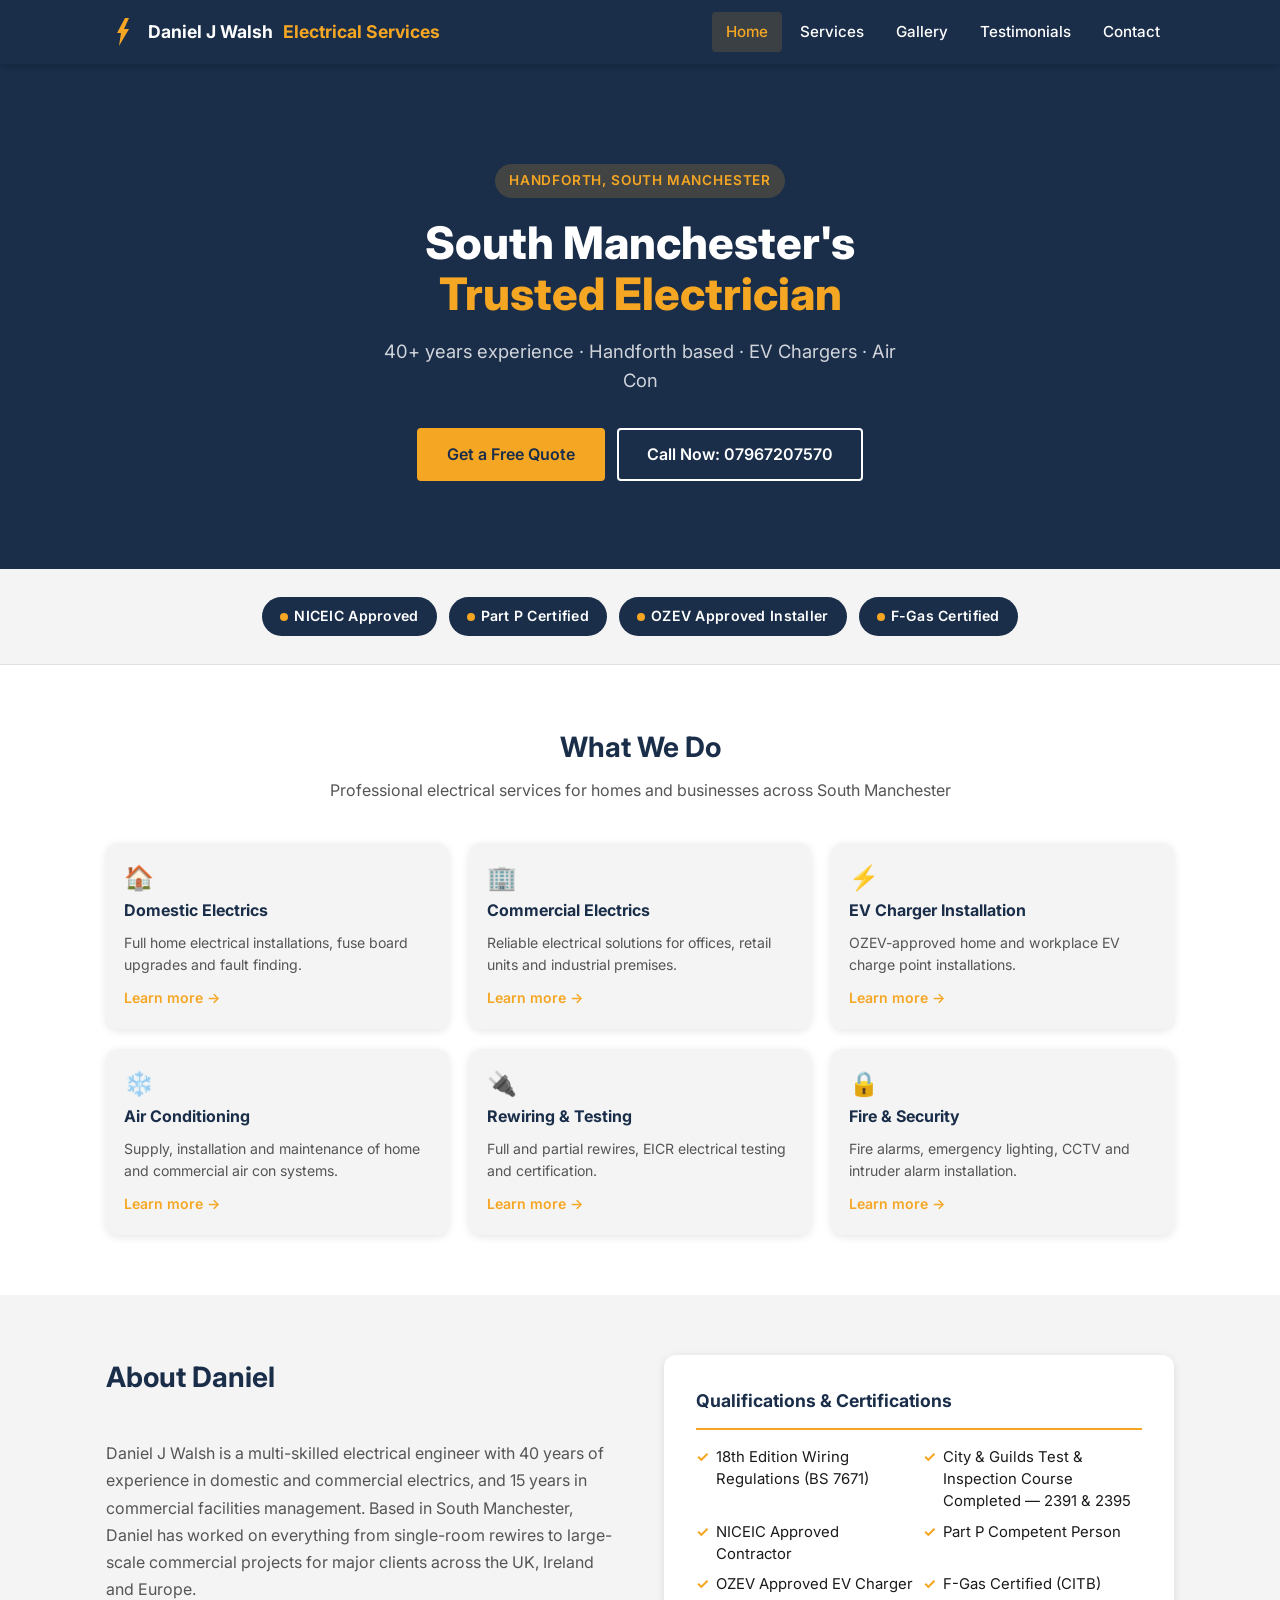
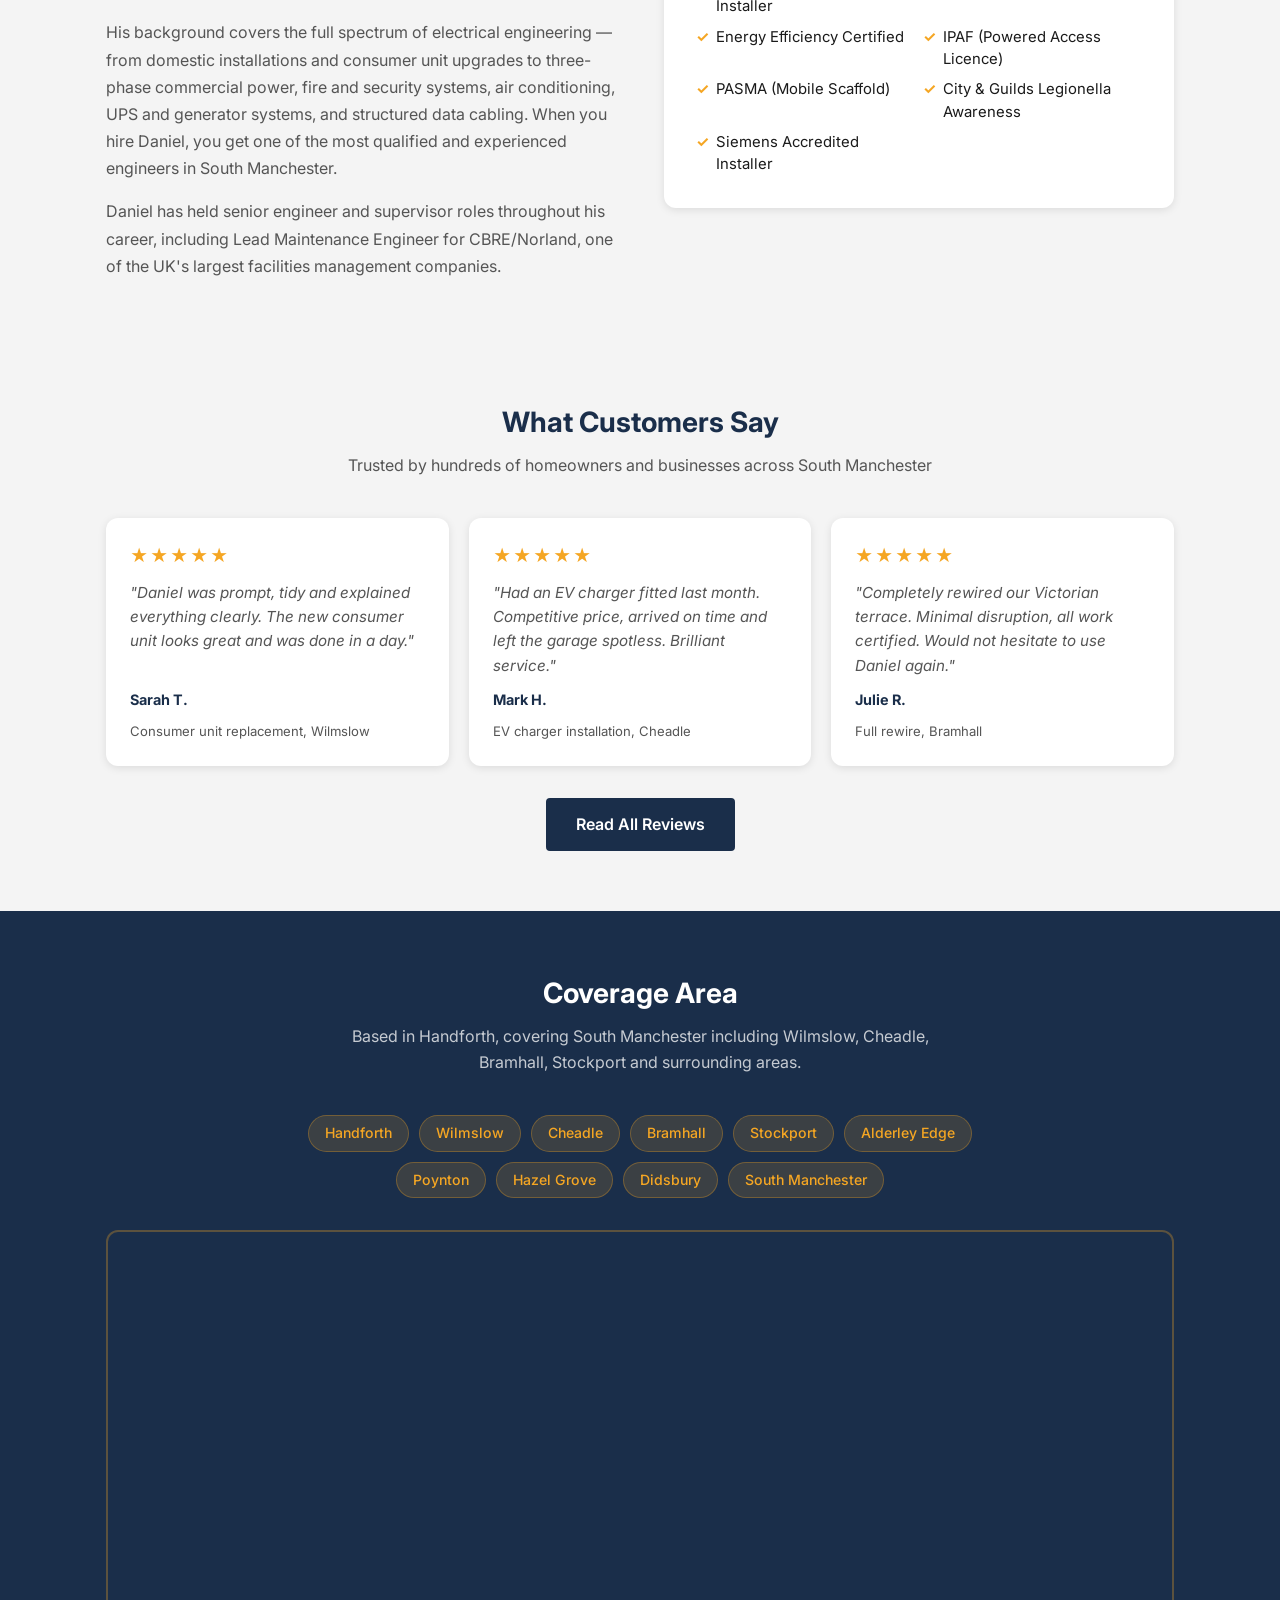
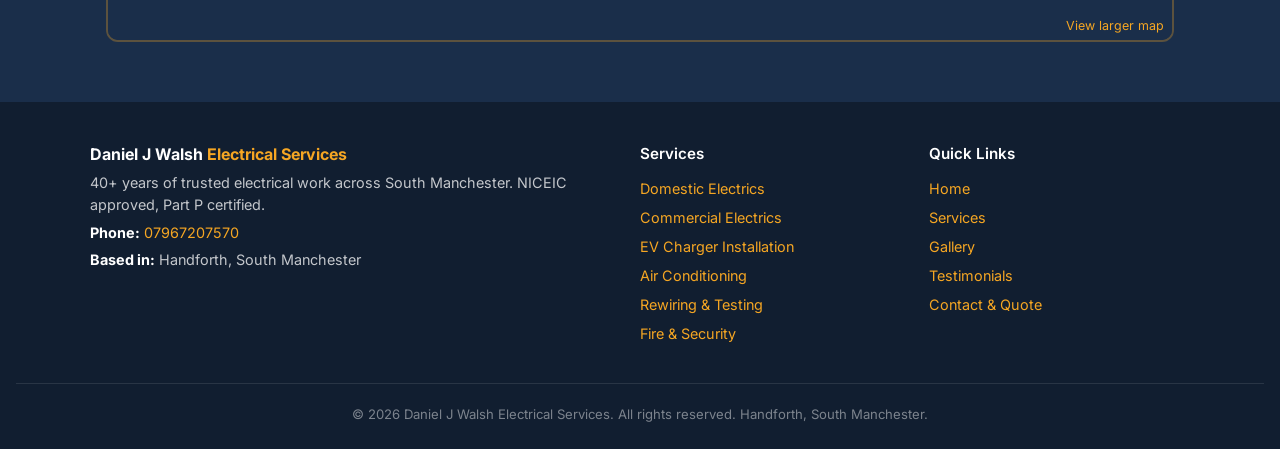
==== index.html @ df7202f1 "Replace Leaflet map with simple OpenStreetMap iframe Leaflet was failing to render locally. Iframe a" ====
<!DOCTYPE html>
<html lang="en">
<head>
  <meta charset="UTF-8" />
  <meta name="viewport" content="width=device-width, initial-scale=1.0" />
  <!-- EDIT: Update the title/description for SEO -->
  <title>Electrician in Handforth, South Manchester | Daniel J Walsh Electrical Services</title>
  <meta name="description" content="Local electrician based in Handforth, South Manchester. 40+ years experience. Domestic &amp; commercial electrics, EV charger installation, air conditioning, rewiring. NICEIC approved. Call 07967207570." />
  <link rel="canonical" href="https://djw-cheshire-services.co.uk/" />
  <meta property="og:type" content="website" />
  <meta property="og:url" content="https://djw-cheshire-services.co.uk/" />
  <meta property="og:title" content="Electrician in Handforth, South Manchester | Daniel J Walsh Electrical Services" />
  <meta property="og:description" content="Local electrician based in Handforth, South Manchester. 40+ years experience. NICEIC approved. EV chargers, air con, rewiring &amp; more. Call 07967207570." />
  <meta name="twitter:card" content="summary" />
  <script type="application/ld+json">
  {
    "@context": "https://schema.org",
    "@type": "Electrician",
    "name": "Daniel J Walsh Electrical Services",
    "telephone": "+447967207570",
    "url": "https://djw-cheshire-services.co.uk",
    "address": {
      "@type": "PostalAddress",
      "addressLocality": "Handforth",
      "addressRegion": "South Manchester",
      "addressCountry": "GB"
    },
    "areaServed": ["Handforth","Wilmslow","Cheadle","Bramhall","Stockport","Alderley Edge","Poynton","Hazel Grove","Didsbury","South Manchester"],
    "openingHoursSpecification": [
      { "@type": "OpeningHoursSpecification", "dayOfWeek": ["Monday","Tuesday","Wednesday","Thursday","Friday"], "opens": "08:00", "closes": "18:00" },
      { "@type": "OpeningHoursSpecification", "dayOfWeek": "Saturday", "opens": "08:00", "closes": "13:00" }
    ],
    "hasCredential": ["NICEIC Approved Contractor","Part P Certified","OZEV Approved EV Charger Installer","F-Gas Certified"],
    "priceRange": "££",
    "description": "Local electrician based in Handforth, South Manchester with 40+ years experience. Domestic and commercial electrics, EV charger installation, air conditioning, rewiring and testing."
  }
  </script>
  <link rel="preconnect" href="https://fonts.googleapis.com" />
  <link rel="preconnect" href="https://fonts.gstatic.com" crossorigin />
  <link href="https://fonts.googleapis.com/css2?family=Inter:wght@400;500;600;700;800&display=swap" rel="stylesheet" />
  <link rel="icon" href="favicon.svg" type="image/svg+xml" />
  <link rel="stylesheet" href="css/styles.css" />
</head>
<body>

  <!-- =====================================================
       HEADER / NAV
       EDIT: Update business name and nav links as needed
  ====================================================== -->
  <header class="site-header">
    <div class="header-inner">
      <!-- EDIT: Update business name here -->
      <a href="index.html" class="site-logo"><svg class="logo-icon" xmlns="http://www.w3.org/2000/svg" viewBox="0 0 64 64" width="32" height="32" aria-hidden="true"><rect width="64" height="64" rx="10" fill="#1a2e4a"/><polygon points="38,4 22,34 30,34 26,60 46,26 36,26 46,4" fill="#f5a623"/></svg>
        Daniel J Walsh <span>Electrical Services</span>
      </a>

      <button
        class="hamburger"
        id="hamburger"
        aria-label="Open navigation menu"
        aria-expanded="false"
        aria-controls="main-nav"
      >
        <span class="bar"></span>
        <span class="bar"></span>
        <span class="bar"></span>
      </button>

      <nav class="main-nav" id="main-nav" aria-label="Main navigation">
        <ul>
          <li><a href="index.html">Home</a></li>
          <li><a href="services.html">Services</a></li>
          <li><a href="gallery.html">Gallery</a></li>
          <li><a href="testimonials.html">Testimonials</a></li>
          <li><a href="contact.html">Contact</a></li>
        </ul>
      </nav>
    </div>
  </header>

  <!-- =====================================================
       HERO
       EDIT: Update headline, subheading and CTA text
  ====================================================== -->
  <section class="hero">
    <div class="container">
      <p class="hero__eyebrow">Handforth, South Manchester</p>
      <h1 class="hero__title">South Manchester's<br /><span>Trusted Electrician</span></h1>
      <!-- EDIT: Update subheading bullets as services change -->
      <p class="hero__sub">40+ years experience · Handforth based · EV Chargers · Air Con</p>
      <div class="hero__ctas">
        <a href="contact.html" class="btn btn--primary">Get a Free Quote</a>
        <!-- EDIT: Update phone number here -->
        <a href="tel:07967207570" class="btn btn--outline">Call Now: 07967207570</a>
      </div>
    </div>
  </section>

  <!-- =====================================================
       TRUST BADGES
       EDIT: Add or remove badges to match accreditations
  ====================================================== -->
  <section class="trust-badges" aria-label="Accreditations and certifications">
    <div class="trust-badges__inner">
      <!-- EDIT: Update badges to match current accreditations -->
      <span class="badge"><span class="badge__dot"></span> NICEIC Approved</span>
      <span class="badge"><span class="badge__dot"></span> Part P Certified</span>
      <span class="badge"><span class="badge__dot"></span> OZEV Approved Installer</span>
      <span class="badge"><span class="badge__dot"></span> F-Gas Certified</span>
    </div>
  </section>

  <!-- =====================================================
       SERVICES OVERVIEW
       EDIT: Update card titles, descriptions and icons
  ====================================================== -->
  <section class="services-overview">
    <div class="container">
      <div class="section-title-wrap">
        <h2 class="section-title">What We Do</h2>
        <p class="section-subtitle">Professional electrical services for homes and businesses across South Manchester</p>
      </div>

      <div class="services-grid">

        <!-- EDIT: Domestic Electrics card -->
        <article class="service-card">
          <div class="service-card__icon" aria-hidden="true">🏠</div>
          <h3 class="service-card__title">Domestic Electrics</h3>
          <p class="service-card__desc">Full home electrical installations, fuse board upgrades and fault finding.</p>
          <a href="services.html#domestic" class="service-card__link">Learn more →</a>
        </article>

        <!-- EDIT: Commercial Electrics card -->
        <article class="service-card">
          <div class="service-card__icon" aria-hidden="true">🏢</div>
          <h3 class="service-card__title">Commercial Electrics</h3>
          <p class="service-card__desc">Reliable electrical solutions for offices, retail units and industrial premises.</p>
          <a href="services.html#commercial" class="service-card__link">Learn more →</a>
        </article>

        <!-- EDIT: EV Charger card -->
        <article class="service-card">
          <div class="service-card__icon" aria-hidden="true">⚡</div>
          <h3 class="service-card__title">EV Charger Installation</h3>
          <p class="service-card__desc">OZEV-approved home and workplace EV charge point installations.</p>
          <a href="services.html#ev" class="service-card__link">Learn more →</a>
        </article>

        <!-- EDIT: Air Conditioning card -->
        <article class="service-card">
          <div class="service-card__icon" aria-hidden="true">❄️</div>
          <h3 class="service-card__title">Air Conditioning</h3>
          <p class="service-card__desc">Supply, installation and maintenance of home and commercial air con systems.</p>
          <a href="services.html#aircon" class="service-card__link">Learn more →</a>
        </article>

        <!-- EDIT: Rewiring & Testing card -->
        <article class="service-card">
          <div class="service-card__icon" aria-hidden="true">🔌</div>
          <h3 class="service-card__title">Rewiring &amp; Testing</h3>
          <p class="service-card__desc">Full and partial rewires, EICR electrical testing and certification.</p>
          <a href="services.html#rewiring" class="service-card__link">Learn more →</a>
        </article>

        <!-- EDIT: Fire & Security card -->
        <article class="service-card">
          <div class="service-card__icon" aria-hidden="true">🔒</div>
          <h3 class="service-card__title">Fire &amp; Security</h3>
          <p class="service-card__desc">Fire alarms, emergency lighting, CCTV and intruder alarm installation.</p>
          <a href="services.html#security" class="service-card__link">Learn more →</a>
        </article>

      </div>
    </div>
  </section>

  <!-- =====================================================
       ABOUT DANIEL
       EDIT: Update bio and qualifications as needed
  ====================================================== -->
  <section class="about-section">
    <div class="container">
      <div class="about-inner">
        <div class="about-text">
          <div class="section-title-wrap" style="text-align:left;">
            <h2 class="section-title">About Daniel</h2>
          </div>
          <!-- EDIT: Update bio as needed -->
          <p>Daniel J Walsh is a multi-skilled electrical engineer with 40 years of experience in domestic and commercial electrics, and 15 years in commercial facilities management. Based in South Manchester, Daniel has worked on everything from single-room rewires to large-scale commercial projects for major clients across the UK, Ireland and Europe.</p>
          <p>His background covers the full spectrum of electrical engineering — from domestic installations and consumer unit upgrades to three-phase commercial power, fire and security systems, air conditioning, UPS and generator systems, and structured data cabling. When you hire Daniel, you get one of the most qualified and experienced engineers in South Manchester.</p>
          <p>Daniel has held senior engineer and supervisor roles throughout his career, including Lead Maintenance Engineer for CBRE/Norland, one of the UK's largest facilities management companies.</p>
        </div>
        <div class="about-quals">
          <h3>Qualifications &amp; Certifications</h3>
          <!-- EDIT: Update qualifications list as needed -->
          <ul>
            <li>18th Edition Wiring Regulations (BS 7671)</li>
            <li>City &amp; Guilds Test &amp; Inspection Course Completed — 2391 &amp; 2395</li>
            <li>NICEIC Approved Contractor</li>
            <li>Part P Competent Person</li>
            <li>OZEV Approved EV Charger Installer</li>
            <li>F-Gas Certified (CITB)</li>
            <li>Energy Efficiency Certified</li>
            <li>IPAF (Powered Access Licence)</li>
            <li>PASMA (Mobile Scaffold)</li>
            <li>City &amp; Guilds Legionella Awareness</li>
            <li>Siemens Accredited Installer</li>
          </ul>
        </div>
      </div>
    </div>
  </section>

  <!-- =====================================================
       TESTIMONIALS STRIP
       EDIT: Update customer reviews as new ones come in
  ====================================================== -->
  <section class="testimonials-strip">
    <div class="container">
      <div class="section-title-wrap">
        <h2 class="section-title">What Customers Say</h2>
        <p class="section-subtitle">Trusted by hundreds of homeowners and businesses across South Manchester</p>
      </div>

      <div class="testimonials-grid">

        <!-- EDIT: Review 1 -->
        <article class="testimonial-card">
          <div class="testimonial-card__stars" aria-label="5 stars">★★★★★</div>
          <p class="testimonial-card__text">"Daniel was prompt, tidy and explained everything clearly. The new consumer unit looks great and was done in a day."</p>
          <p class="testimonial-card__author">Sarah T.</p>
          <p class="testimonial-card__job">Consumer unit replacement, Wilmslow</p>
        </article>

        <!-- EDIT: Review 2 -->
        <article class="testimonial-card">
          <div class="testimonial-card__stars" aria-label="5 stars">★★★★★</div>
          <p class="testimonial-card__text">"Had an EV charger fitted last month. Competitive price, arrived on time and left the garage spotless. Brilliant service."</p>
          <p class="testimonial-card__author">Mark H.</p>
          <p class="testimonial-card__job">EV charger installation, Cheadle</p>
        </article>

        <!-- EDIT: Review 3 -->
        <article class="testimonial-card">
          <div class="testimonial-card__stars" aria-label="5 stars">★★★★★</div>
          <p class="testimonial-card__text">"Completely rewired our Victorian terrace. Minimal disruption, all work certified. Would not hesitate to use Daniel again."</p>
          <p class="testimonial-card__author">Julie R.</p>
          <p class="testimonial-card__job">Full rewire, Bramhall</p>
        </article>

      </div>

      <div style="text-align:center; margin-top:32px;">
        <a href="testimonials.html" class="btn btn--navy">Read All Reviews</a>
      </div>
    </div>
  </section>

  <!-- =====================================================
       COVERAGE AREA
       EDIT: Update towns/areas covered as needed
  ====================================================== -->
  <section class="coverage">
    <div class="container">
      <div class="section-title-wrap">
        <h2 class="section-title">Coverage Area</h2>
        <!-- EDIT: Update coverage description -->
        <p class="section-subtitle">Based in Handforth, covering South Manchester including Wilmslow, Cheadle, Bramhall, Stockport and surrounding areas.</p>
      </div>
      <!-- EDIT: Add or remove area pills -->
      <div class="coverage__areas">
        <span class="area-pill">Handforth</span>
        <span class="area-pill">Wilmslow</span>
        <span class="area-pill">Cheadle</span>
        <span class="area-pill">Bramhall</span>
        <span class="area-pill">Stockport</span>
        <span class="area-pill">Alderley Edge</span>
        <span class="area-pill">Poynton</span>
        <span class="area-pill">Hazel Grove</span>
        <span class="area-pill">Didsbury</span>
        <span class="area-pill">South Manchester</span>
      </div>

      <!-- Coverage map — OpenStreetMap iframe, no API key required -->
      <!-- EDIT: Adjust bbox coordinates to change the visible area -->
      <div class="coverage-map">
        <iframe
          src="https://www.openstreetmap.org/export/embed.html?bbox=-2.38%2C53.28%2C-2.06%2C53.45&amp;layer=mapnik&amp;marker=53.3588%2C-2.2162"
          title="Service area map — South Manchester"
          loading="lazy"
        ></iframe>
        <p class="map-credit"><a href="https://www.openstreetmap.org/#map=12/53.365/-2.22" target="_blank" rel="noopener">View larger map</a></p>
      </div>
    </div>
  </section>

  <!-- =====================================================
       FOOTER
       EDIT: Update phone, address, hours and links
  ====================================================== -->
  <footer class="site-footer">
    <div class="footer-inner">

      <div class="footer-col">
        <!-- EDIT: Update business name -->
        <p class="footer-brand">Daniel J Walsh <span>Electrical Services</span></p>
        <!-- EDIT: Update strapline -->
        <p>40+ years of trusted electrical work across South Manchester. NICEIC approved, Part P certified.</p>
        <!-- EDIT: Update phone number -->
        <p><strong style="color:#fff;">Phone:</strong> <a href="tel:07967207570">07967207570</a></p>
        <!-- EDIT: Update location -->
        <p><strong style="color:#fff;">Based in:</strong> Handforth, South Manchester</p>
      </div>

      <div class="footer-col">
        <h3>Services</h3>
        <ul>
          <li><a href="services.html#domestic">Domestic Electrics</a></li>
          <li><a href="services.html#commercial">Commercial Electrics</a></li>
          <li><a href="services.html#ev">EV Charger Installation</a></li>
          <li><a href="services.html#aircon">Air Conditioning</a></li>
          <li><a href="services.html#rewiring">Rewiring &amp; Testing</a></li>
          <li><a href="services.html#security">Fire &amp; Security</a></li>
        </ul>
      </div>

      <div class="footer-col">
        <h3>Quick Links</h3>
        <ul>
          <li><a href="index.html">Home</a></li>
          <li><a href="services.html">Services</a></li>
          <li><a href="gallery.html">Gallery</a></li>
          <li><a href="testimonials.html">Testimonials</a></li>
          <li><a href="contact.html">Contact &amp; Quote</a></li>
        </ul>
      </div>

    </div>
    <!-- EDIT: Update copyright year and business name -->
    <div class="footer-bottom">
      <p>&copy; 2026 Daniel J Walsh Electrical Services. All rights reserved. Handforth, South Manchester.</p>
    </div>
  </footer>

  <!-- =====================================================
       STICKY CALL BUTTON (mobile only)
       EDIT: Update phone number here
  ====================================================== -->
  <a href="tel:07967207570" class="sticky-call" aria-label="Call Daniel J Walsh Electrical Services">
    <svg width="20" height="20" viewBox="0 0 24 24" fill="none" stroke="currentColor" stroke-width="2.5" stroke-linecap="round" stroke-linejoin="round" aria-hidden="true">
      <path d="M22 16.92v3a2 2 0 0 1-2.18 2 19.79 19.79 0 0 1-8.63-3.07A19.5 19.5 0 0 1 4.69 12a19.79 19.79 0 0 1-3.07-8.67A2 2 0 0 1 3.6 1.2h3a2 2 0 0 1 2 1.72c.127.96.361 1.903.7 2.81a2 2 0 0 1-.45 2.11L7.91 8.78a16 16 0 0 0 6.29 6.29l1.85-1.85a2 2 0 0 1 2.11-.45c.907.339 1.85.573 2.81.7A2 2 0 0 1 22 16.92z"/>
    </svg>
    <!-- EDIT: Update phone number -->
    Call Daniel: 07967207570
  </a>

  <script src="js/main.js"></script>

</body>
</html>
---- css/styles.css ----
/* ============================================================
   Daniel J Walsh Electrical Services — Main Stylesheet
   ============================================================
   CSS custom properties make it easy to retheme the site.
   All colours, fonts and spacing are defined here.
   ============================================================ */

/* --- Custom Properties ------------------------------------ */
:root {
  --color-navy:      #1a2e4a;
  --color-navy-dark: #111e30;
  --color-amber:     #f5a623;
  --color-amber-dark:#d4891a;
  --color-white:     #ffffff;
  --color-grey-light:#f4f4f4;
  --color-grey-mid:  #e0e0e0;
  --color-grey-text: #555555;
  --color-text:      #1a1a1a;

  --font-main: 'Inter', sans-serif;

  --radius-sm:  4px;
  --radius-md:  8px;
  --radius-lg:  12px;
  --radius-pill:999px;

  --shadow-card: 0 2px 8px rgba(0,0,0,0.10);
  --shadow-hover:0 4px 16px rgba(0,0,0,0.16);

  --max-width: 1100px;
  --section-pad: 60px 16px;
}

/* --- Reset & Base ----------------------------------------- */
*, *::before, *::after {
  box-sizing: border-box;
  margin: 0;
  padding: 0;
}

html {
  scroll-behavior: smooth;
  font-size: 16px;
}

body {
  font-family: var(--font-main);
  color: var(--color-text);
  background: var(--color-white);
  line-height: 1.6;
  -webkit-font-smoothing: antialiased;
}

img {
  max-width: 100%;
  display: block;
}

a {
  color: inherit;
  text-decoration: none;
}

ul {
  list-style: none;
}

button {
  cursor: pointer;
  font-family: var(--font-main);
}

/* --- Utility Classes -------------------------------------- */
.container {
  width: 100%;
  max-width: var(--max-width);
  margin: 0 auto;
  padding: 0 16px;
}

.sr-only {
  position: absolute;
  width: 1px;
  height: 1px;
  padding: 0;
  margin: -1px;
  overflow: hidden;
  clip: rect(0,0,0,0);
  white-space: nowrap;
  border: 0;
}

.btn {
  display: inline-block;
  padding: 12px 28px;
  border-radius: var(--radius-sm);
  font-weight: 600;
  font-size: 1rem;
  text-align: center;
  transition: background 0.2s, color 0.2s, transform 0.1s;
  border: 2px solid transparent;
}

.btn:active {
  transform: scale(0.98);
}

.btn--primary {
  background: var(--color-amber);
  color: var(--color-navy);
  border-color: var(--color-amber);
}

.btn--primary:hover {
  background: var(--color-amber-dark);
  border-color: var(--color-amber-dark);
}

.btn--outline {
  background: transparent;
  color: var(--color-white);
  border-color: var(--color-white);
}

.btn--outline:hover {
  background: var(--color-white);
  color: var(--color-navy);
}

.btn--navy {
  background: var(--color-navy);
  color: var(--color-white);
  border-color: var(--color-navy);
}

.btn--navy:hover {
  background: var(--color-navy-dark);
  border-color: var(--color-navy-dark);
}

.section-title {
  font-size: 1.75rem;
  font-weight: 700;
  color: var(--color-navy);
  margin-bottom: 8px;
}

.section-subtitle {
  color: var(--color-grey-text);
  font-size: 1rem;
  margin-bottom: 36px;
}

.section-title-wrap {
  text-align: center;
  margin-bottom: 40px;
}

/* --- Header / Nav ---------------------------------------- */
.site-header {
  position: sticky;
  top: 0;
  z-index: 100;
  background: var(--color-navy);
  box-shadow: 0 2px 8px rgba(0,0,0,0.2);
}

.header-inner {
  display: flex;
  align-items: center;
  justify-content: space-between;
  height: 64px;
  padding: 0 16px;
  max-width: var(--max-width);
  margin: 0 auto;
}

.site-logo {
  color: var(--color-white);
  font-weight: 700;
  font-size: 1rem;
  line-height: 1.2;
  max-width: 240px;
  display: flex;
  align-items: center;
  gap: 10px;
}

.site-logo span {
  color: var(--color-amber);
}

.logo-icon {
  flex-shrink: 0;
  border-radius: 6px;
}

/* Hamburger button */
.hamburger {
  display: flex;
  flex-direction: column;
  justify-content: space-between;
  width: 28px;
  height: 20px;
  background: none;
  border: none;
  padding: 0;
  z-index: 101;
}

.hamburger .bar {
  display: block;
  width: 100%;
  height: 3px;
  background: var(--color-white);
  border-radius: 2px;
  transition: transform 0.25s, opacity 0.25s;
  transform-origin: center;
}

/* Animate bars when nav is open */
.hamburger[aria-expanded="true"] .bar:nth-child(1) {
  transform: translateY(8.5px) rotate(45deg);
}

.hamburger[aria-expanded="true"] .bar:nth-child(2) {
  opacity: 0;
  transform: scaleX(0);
}

.hamburger[aria-expanded="true"] .bar:nth-child(3) {
  transform: translateY(-8.5px) rotate(-45deg);
}

/* Nav */
.main-nav {
  display: none;
  position: absolute;
  top: 64px;
  left: 0;
  right: 0;
  background: var(--color-navy-dark);
  padding: 12px 0;
  z-index: 99;
}

.main-nav.is-open {
  display: block;
}

.main-nav ul {
  display: flex;
  flex-direction: column;
}

.main-nav a {
  display: block;
  color: var(--color-white);
  padding: 12px 24px;
  font-weight: 500;
  font-size: 1rem;
  transition: background 0.15s, color 0.15s;
}

.main-nav a:hover,
.main-nav a.active {
  background: rgba(245,166,35,0.15);
  color: var(--color-amber);
}

.main-nav a.active {
  border-left: 3px solid var(--color-amber);
  padding-left: 21px;
}

/* Desktop nav */
@media (min-width: 768px) {
  .hamburger {
    display: none;
  }

  .main-nav {
    display: block;
    position: static;
    background: none;
    padding: 0;
  }

  .main-nav ul {
    flex-direction: row;
    gap: 4px;
  }

  .main-nav a {
    padding: 8px 14px;
    border-radius: var(--radius-sm);
    font-size: 0.95rem;
  }

  .main-nav a.active {
    border-left: none;
    padding-left: 14px;
    background: rgba(245,166,35,0.15);
    color: var(--color-amber);
  }

  .site-logo {
    font-size: 1.1rem;
    max-width: none;
  }
}

/* --- Sticky Call Button (mobile only) -------------------- */
/* EDIT: Remove or adjust this section if not needed */
.sticky-call {
  display: flex;
  position: fixed;
  bottom: 0;
  left: 0;
  right: 0;
  z-index: 200;
  background: var(--color-amber);
  color: var(--color-navy);
  text-align: center;
  justify-content: center;
  align-items: center;
  gap: 10px;
  padding: 14px 16px;
  font-weight: 700;
  font-size: 1.1rem;
  box-shadow: 0 -2px 10px rgba(0,0,0,0.15);
  text-decoration: none;
}

.sticky-call svg {
  flex-shrink: 0;
}

@media (min-width: 768px) {
  .sticky-call {
    display: none;
  }

  /* Remove bottom padding compensation on desktop */
  body {
    padding-bottom: 0 !important;
  }
}

/* Add space at bottom of page on mobile so sticky btn doesn't overlap content */
body {
  padding-bottom: 56px;
}

@media (min-width: 768px) {
  body {
    padding-bottom: 0;
  }
}

/* --- Hero ------------------------------------------------- */
.hero {
  background: var(--color-navy);
  color: var(--color-white);
  padding: 72px 16px 64px;
  text-align: center;
}

.hero__eyebrow {
  display: inline-block;
  background: rgba(245,166,35,0.18);
  color: var(--color-amber);
  font-size: 0.85rem;
  font-weight: 600;
  letter-spacing: 0.06em;
  text-transform: uppercase;
  padding: 6px 14px;
  border-radius: var(--radius-pill);
  margin-bottom: 20px;
}

.hero__title {
  font-size: 2rem;
  font-weight: 800;
  line-height: 1.15;
  margin-bottom: 16px;
  color: var(--color-white);
}

.hero__title span {
  color: var(--color-amber);
}

.hero__sub {
  font-size: 1.05rem;
  color: rgba(255,255,255,0.8);
  margin-bottom: 32px;
  max-width: 520px;
  margin-left: auto;
  margin-right: auto;
}

.hero__ctas {
  display: flex;
  flex-direction: column;
  gap: 12px;
  align-items: center;
}

@media (min-width: 500px) {
  .hero__ctas {
    flex-direction: row;
    justify-content: center;
  }
}

@media (min-width: 768px) {
  .hero {
    padding: 100px 16px 88px;
  }

  .hero__title {
    font-size: 2.8rem;
  }

  .hero__sub {
    font-size: 1.15rem;
  }
}

/* --- Trust Badges ---------------------------------------- */
.trust-badges {
  background: var(--color-grey-light);
  padding: 28px 16px;
  border-bottom: 1px solid var(--color-grey-mid);
}

.trust-badges__inner {
  max-width: var(--max-width);
  margin: 0 auto;
  display: flex;
  flex-wrap: wrap;
  justify-content: center;
  gap: 12px;
}

.badge {
  display: inline-flex;
  align-items: center;
  gap: 6px;
  background: var(--color-navy);
  color: var(--color-white);
  padding: 8px 18px;
  border-radius: var(--radius-pill);
  font-weight: 600;
  font-size: 0.88rem;
  letter-spacing: 0.02em;
}

.badge__dot {
  width: 8px;
  height: 8px;
  background: var(--color-amber);
  border-radius: 50%;
  flex-shrink: 0;
}

/* --- Services Overview / Cards --------------------------- */
.services-overview {
  padding: var(--section-pad);
  background: var(--color-white);
}

.services-grid {
  display: grid;
  grid-template-columns: 1fr;
  gap: 20px;
  max-width: var(--max-width);
  margin: 0 auto;
}

.service-card {
  background: var(--color-grey-light);
  border-radius: var(--radius-lg);
  padding: 20px 18px;
  box-shadow: var(--shadow-card);
  transition: box-shadow 0.2s, transform 0.2s;
  display: flex;
  flex-direction: column;
  gap: 8px;
  border-top: 3px solid transparent;
}

.service-card:hover {
  box-shadow: var(--shadow-hover);
  transform: translateY(-2px);
  border-top-color: var(--color-amber);
}

.service-card__icon {
  font-size: 1.5rem;
  line-height: 1;
}

.service-card__title {
  font-size: 1rem;
  font-weight: 700;
  color: var(--color-navy);
}

.service-card__desc {
  font-size: 0.88rem;
  color: var(--color-grey-text);
  flex: 1;
}

.service-card__link {
  display: inline-block;
  font-size: 0.88rem;
  font-weight: 600;
  color: var(--color-amber);
  margin-top: 2px;
}

.service-card__link:hover {
  text-decoration: underline;
}

@media (min-width: 480px) {
  .services-grid {
    grid-template-columns: repeat(3, 1fr);
  }
}

@media (min-width: 900px) {
  .services-grid {
    grid-template-columns: repeat(3, 1fr);
  }
}

/* --- Testimonials Strip ---------------------------------- */
.testimonials-strip {
  background: var(--color-grey-light);
  padding: var(--section-pad);
}

.testimonials-grid {
  display: grid;
  grid-template-columns: 1fr;
  gap: 20px;
  max-width: var(--max-width);
  margin: 0 auto;
}

.testimonial-card {
  background: var(--color-white);
  border-radius: var(--radius-lg);
  padding: 24px;
  box-shadow: var(--shadow-card);
  display: flex;
  flex-direction: column;
  gap: 10px;
}

.testimonial-card__stars {
  color: var(--color-amber);
  font-size: 1.1rem;
  letter-spacing: 2px;
}

.testimonial-card__text {
  font-size: 0.95rem;
  color: var(--color-grey-text);
  font-style: italic;
  flex: 1;
}

.testimonial-card__author {
  font-weight: 700;
  color: var(--color-navy);
  font-size: 0.9rem;
}

.testimonial-card__job {
  font-size: 0.82rem;
  color: var(--color-grey-text);
}

@media (min-width: 640px) {
  .testimonials-grid {
    grid-template-columns: 1fr 1fr;
  }
}

@media (min-width: 900px) {
  .testimonials-grid {
    grid-template-columns: repeat(3, 1fr);
  }
}

/* --- About Section --------------------------------------- */
.about-section {
  background: var(--color-grey-light);
  padding: var(--section-pad);
}

.about-inner {
  display: grid;
  gap: 48px;
}

.about-text p {
  margin-bottom: 16px;
  line-height: 1.7;
  color: var(--color-grey-text);
}

.about-text p:last-child {
  margin-bottom: 0;
}

.about-quals {
  background: var(--color-white);
  border-radius: var(--radius-lg);
  padding: 32px;
  box-shadow: var(--shadow-card);
}

.about-quals h3 {
  font-size: 1.1rem;
  color: var(--color-navy);
  margin-bottom: 16px;
  padding-bottom: 12px;
  border-bottom: 2px solid var(--color-amber);
}

.about-quals ul {
  list-style: none;
  padding: 0;
  margin: 0;
  display: grid;
  grid-template-columns: 1fr;
  gap: 8px;
}

.about-quals ul li {
  padding-left: 20px;
  position: relative;
  font-size: 0.93rem;
  color: var(--color-text);
  line-height: 1.5;
}

.about-quals ul li::before {
  content: "✓";
  position: absolute;
  left: 0;
  color: var(--color-amber);
  font-weight: 700;
}

@media (min-width: 768px) {
  .about-inner {
    grid-template-columns: 1fr 1fr;
    align-items: start;
  }

  .about-quals ul {
    grid-template-columns: 1fr 1fr;
  }
}

/* --- Coverage Area --------------------------------------- */
.coverage {
  background: var(--color-navy);
  color: var(--color-white);
  padding: var(--section-pad);
  text-align: center;
}

.coverage .section-title {
  color: var(--color-white);
}

.coverage .section-subtitle {
  color: rgba(255,255,255,0.75);
  max-width: 640px;
  margin-left: auto;
  margin-right: auto;
  font-size: 1rem;
}

.coverage__areas {
  display: flex;
  flex-wrap: wrap;
  justify-content: center;
  gap: 10px;
  margin-top: 24px;
  max-width: 700px;
  margin-left: auto;
  margin-right: auto;
}

.area-pill {
  background: rgba(245,166,35,0.15);
  color: var(--color-amber);
  border: 1px solid rgba(245,166,35,0.3);
  padding: 6px 16px;
  border-radius: var(--radius-pill);
  font-size: 0.88rem;
  font-weight: 500;
}

.coverage-map {
  margin-top: 32px;
  border-radius: var(--radius-lg);
  overflow: hidden;
  border: 2px solid rgba(245,166,35,0.3);
}

.coverage-map iframe {
  display: block;
  width: 100%;
  height: 380px;
  border: 0;
}

.map-credit {
  text-align: right;
  font-size: 0.78rem;
  padding: 4px 8px;
  background: var(--color-navy);
}

.map-credit a {
  color: var(--color-amber);
}

/* --- Footer ---------------------------------------------- */
.site-footer {
  background: var(--color-navy-dark);
  color: rgba(255,255,255,0.75);
  padding: 40px 16px 24px;
  font-size: 0.9rem;
}

.footer-inner {
  max-width: var(--max-width);
  margin: 0 auto;
  display: grid;
  grid-template-columns: 1fr;
  gap: 28px;
}

.footer-brand {
  color: var(--color-white);
  font-weight: 700;
  font-size: 1rem;
  margin-bottom: 8px;
}

.footer-brand span {
  color: var(--color-amber);
}

.footer-col p {
  margin-bottom: 6px;
  line-height: 1.5;
}

.footer-col a {
  color: var(--color-amber);
}

.footer-col a:hover {
  text-decoration: underline;
}

.footer-col h3 {
  color: var(--color-white);
  font-size: 0.95rem;
  margin-bottom: 10px;
  font-weight: 600;
}

.footer-col ul li {
  margin-bottom: 6px;
}

.footer-bottom {
  border-top: 1px solid rgba(255,255,255,0.1);
  margin-top: 32px;
  padding-top: 20px;
  text-align: center;
  font-size: 0.82rem;
  color: rgba(255,255,255,0.45);
}

@media (min-width: 640px) {
  .footer-inner {
    grid-template-columns: 1fr 1fr;
  }
}

@media (min-width: 900px) {
  .footer-inner {
    grid-template-columns: 2fr 1fr 1fr;
  }
}

/* --- Services Page --------------------------------------- */
.page-hero {
  background: var(--color-navy);
  color: var(--color-white);
  padding: 52px 16px 44px;
  text-align: center;
}

.page-hero__title {
  font-size: 1.9rem;
  font-weight: 800;
  color: var(--color-white);
  margin-bottom: 10px;
}

.page-hero__sub {
  color: rgba(255,255,255,0.75);
  font-size: 1rem;
}

.services-list {
  padding: 60px 16px;
  background: var(--color-white);
}

.services-list .container {
  max-width: 820px;
}

.service-section {
  padding: 40px 0;
  border-bottom: 1px solid var(--color-grey-mid);
}

.service-section:last-child {
  border-bottom: none;
}

.service-section__icon {
  font-size: 2.4rem;
  margin-bottom: 12px;
}

.service-section__title {
  font-size: 1.5rem;
  font-weight: 700;
  color: var(--color-navy);
  margin-bottom: 14px;
}

.service-section p {
  color: var(--color-grey-text);
  margin-bottom: 12px;
  line-height: 1.7;
}

.service-section .btn {
  margin-top: 8px;
}

/* --- Gallery Page ---------------------------------------- */
.gallery-section {
  padding: var(--section-pad);
  background: var(--color-white);
}

.gallery-grid {
  display: grid;
  grid-template-columns: 1fr 1fr;
  gap: 12px;
  max-width: var(--max-width);
  margin: 0 auto;
}

@media (min-width: 768px) {
  .gallery-grid {
    grid-template-columns: 1fr 1fr 1fr;
    gap: 20px;
  }
}

.gallery-item {
  cursor: pointer;
  border-radius: var(--radius-md);
  overflow: hidden;
  box-shadow: var(--shadow-card);
  transition: box-shadow 0.2s, transform 0.2s;
  background: var(--color-grey-light);
}

.gallery-item:hover {
  box-shadow: var(--shadow-hover);
  transform: translateY(-2px);
}

.gallery-item__placeholder {
  width: 100%;
  aspect-ratio: 4/3;
  background: var(--color-grey-mid);
  display: flex;
  flex-direction: column;
  align-items: center;
  justify-content: center;
  gap: 8px;
  color: var(--color-grey-text);
  font-size: 0.8rem;
  text-align: center;
  padding: 12px;
}

.gallery-item__placeholder svg {
  opacity: 0.35;
}

.gallery-item img {
  width: 100%;
  aspect-ratio: 4/3;
  object-fit: cover;
  display: block;
}

.gallery-item__caption {
  padding: 10px 12px;
  font-size: 0.82rem;
  color: var(--color-grey-text);
  font-weight: 500;
  background: var(--color-white);
}

/* Lightbox */
.lightbox {
  display: none;
  position: fixed;
  inset: 0;
  background: rgba(0,0,0,0.88);
  z-index: 1000;
  align-items: center;
  justify-content: center;
  padding: 16px;
}

.lightbox.is-open {
  display: flex;
}

.lightbox__inner {
  position: relative;
  max-width: 860px;
  width: 100%;
  background: var(--color-navy-dark);
  border-radius: var(--radius-lg);
  overflow: hidden;
}

.lightbox__media {
  width: 100%;
  aspect-ratio: 4/3;
  background: var(--color-grey-mid);
  display: flex;
  align-items: center;
  justify-content: center;
  color: var(--color-grey-text);
  font-size: 0.9rem;
}

.lightbox__media img {
  width: 100%;
  height: 100%;
  object-fit: cover;
}

.lightbox__caption {
  padding: 14px 20px;
  color: rgba(255,255,255,0.8);
  font-size: 0.9rem;
}

.lightbox__close {
  position: absolute;
  top: 12px;
  right: 12px;
  background: rgba(0,0,0,0.5);
  border: none;
  color: white;
  width: 36px;
  height: 36px;
  border-radius: 50%;
  font-size: 1.2rem;
  display: flex;
  align-items: center;
  justify-content: center;
  line-height: 1;
}

.lightbox__close:hover {
  background: rgba(0,0,0,0.8);
}

/* --- Testimonials Page ----------------------------------- */
.testimonials-page {
  padding: var(--section-pad);
  background: var(--color-grey-light);
}

.reviews-grid {
  display: grid;
  grid-template-columns: 1fr;
  gap: 24px;
  max-width: var(--max-width);
  margin: 0 auto;
}

@media (min-width: 640px) {
  .reviews-grid {
    grid-template-columns: 1fr 1fr;
  }
}

@media (min-width: 900px) {
  .reviews-grid {
    grid-template-columns: repeat(3, 1fr);
  }
}

.review-card {
  background: var(--color-white);
  border-radius: var(--radius-lg);
  padding: 28px 24px;
  box-shadow: var(--shadow-card);
  display: flex;
  flex-direction: column;
  gap: 12px;
  border-top: 4px solid var(--color-amber);
}

.review-card__stars {
  color: var(--color-amber);
  font-size: 1.15rem;
  letter-spacing: 2px;
}

.review-card__text {
  font-size: 0.95rem;
  color: var(--color-grey-text);
  font-style: italic;
  flex: 1;
  line-height: 1.65;
}

.review-card__name {
  font-weight: 700;
  color: var(--color-navy);
  font-size: 0.92rem;
}

.review-card__job {
  font-size: 0.82rem;
  color: var(--color-grey-text);
  font-weight: 500;
}

/* --- Thanks Page ----------------------------------------- */
.thanks-page {
  padding: var(--section-pad);
  min-height: 60vh;
  display: flex;
  align-items: center;
}

.thanks-inner {
  max-width: 560px;
  margin: 0 auto;
  text-align: center;
}

.thanks-icon {
  width: 72px;
  height: 72px;
  background: var(--color-amber);
  color: var(--color-navy);
  border-radius: 50%;
  font-size: 2.2rem;
  font-weight: 700;
  display: flex;
  align-items: center;
  justify-content: center;
  margin: 0 auto 24px;
}

.thanks-inner h1 {
  font-size: 1.8rem;
  color: var(--color-navy);
  margin-bottom: 16px;
}

.thanks-inner p {
  color: var(--color-grey-text);
  margin-bottom: 12px;
  line-height: 1.6;
}

.thanks-call {
  display: inline-block;
  margin-top: 12px;
  margin-bottom: 24px;
}

.thanks-back {
  display: block;
  font-size: 0.9rem;
  color: var(--color-grey-text);
}

.thanks-back:hover {
  color: var(--color-navy);
}

/* --- Contact Page ---------------------------------------- */
.contact-page {
  padding: var(--section-pad);
  background: var(--color-white);
}

.contact-layout {
  display: grid;
  grid-template-columns: 1fr;
  gap: 40px;
  max-width: 960px;
  margin: 0 auto;
}

@media (min-width: 768px) {
  .contact-layout {
    grid-template-columns: 1fr 1fr;
    gap: 60px;
  }
}

.contact-call-btn {
  display: flex;
  align-items: center;
  justify-content: center;
  gap: 12px;
  background: var(--color-amber);
  color: var(--color-navy);
  font-weight: 700;
  font-size: 1.2rem;
  padding: 18px 24px;
  border-radius: var(--radius-md);
  margin-bottom: 28px;
  width: 100%;
  box-shadow: var(--shadow-card);
  transition: background 0.2s;
}

.contact-call-btn:hover {
  background: var(--color-amber-dark);
}

.contact-info h2 {
  font-size: 1.4rem;
  font-weight: 700;
  color: var(--color-navy);
  margin-bottom: 16px;
}

.contact-info p {
  color: var(--color-grey-text);
  margin-bottom: 12px;
  line-height: 1.6;
}

.contact-info ul {
  margin-bottom: 20px;
}

.contact-info ul li {
  color: var(--color-grey-text);
  padding: 4px 0;
  font-size: 0.95rem;
  display: flex;
  align-items: center;
  gap: 8px;
}

.contact-info ul li::before {
  content: "✓";
  color: var(--color-amber);
  font-weight: 700;
  flex-shrink: 0;
}

.contact-details {
  list-style: none;
  padding: 0;
  margin: 16px 0 0;
  display: flex;
  flex-direction: column;
  gap: 8px;
  font-size: 0.95rem;
}

.contact-details a {
  color: var(--color-navy);
  font-weight: 500;
}

.contact-details a:hover {
  color: var(--color-amber-dark);
}

.hours-table {
  width: 100%;
  border-collapse: collapse;
  font-size: 0.9rem;
  margin-top: 8px;
}

.hours-table td {
  padding: 6px 0;
  color: var(--color-grey-text);
}

.hours-table td:first-child {
  font-weight: 600;
  color: var(--color-navy);
  width: 50%;
}

.contact-form h2 {
  font-size: 1.4rem;
  font-weight: 700;
  color: var(--color-navy);
  margin-bottom: 20px;
}

.form-group {
  margin-bottom: 18px;
}

.form-group label {
  display: block;
  font-size: 0.9rem;
  font-weight: 600;
  color: var(--color-navy);
  margin-bottom: 6px;
}

.form-group input,
.form-group select,
.form-group textarea {
  width: 100%;
  padding: 11px 14px;
  border: 1.5px solid var(--color-grey-mid);
  border-radius: var(--radius-sm);
  font-family: var(--font-main);
  font-size: 1rem;
  color: var(--color-text);
  background: var(--color-white);
  transition: border-color 0.2s;
  -webkit-appearance: none;
  appearance: none;
}

.form-group input:focus,
.form-group select:focus,
.form-group textarea:focus {
  outline: none;
  border-color: var(--color-amber);
  box-shadow: 0 0 0 3px rgba(245,166,35,0.15);
}

.form-group textarea {
  min-height: 130px;
  resize: vertical;
}

.form-group select {
  background-image: url("data:image/svg+xml,%3Csvg xmlns='http://www.w3.org/2000/svg' width='12' height='8' viewBox='0 0 12 8'%3E%3Cpath fill='%231a2e4a' d='M1 1l5 5 5-5'/%3E%3C/svg%3E");
  background-repeat: no-repeat;
  background-position: right 14px center;
  padding-right: 36px;
}

.form-submit {
  width: 100%;
  padding: 14px;
  font-size: 1.05rem;
  font-weight: 700;
}

/* Success / hidden honeypot */
.form-hidden {
  display: none;
}
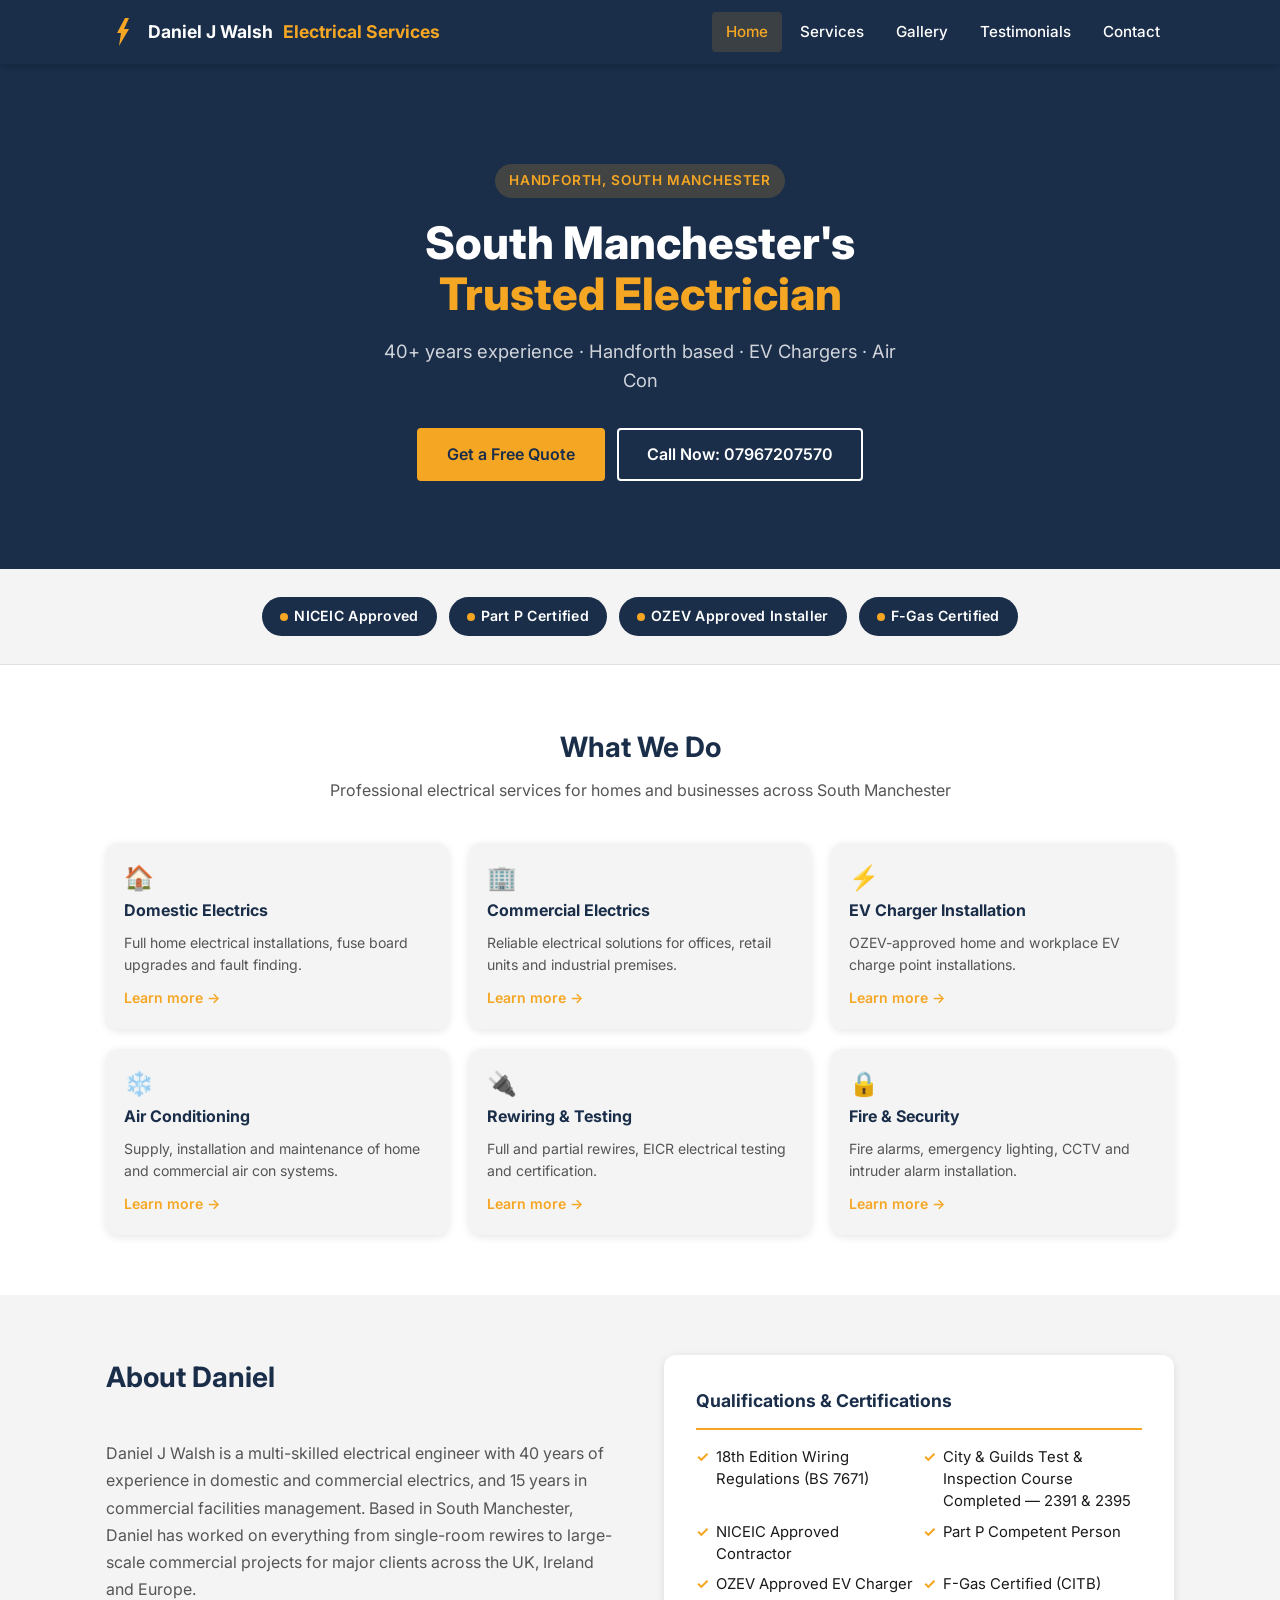
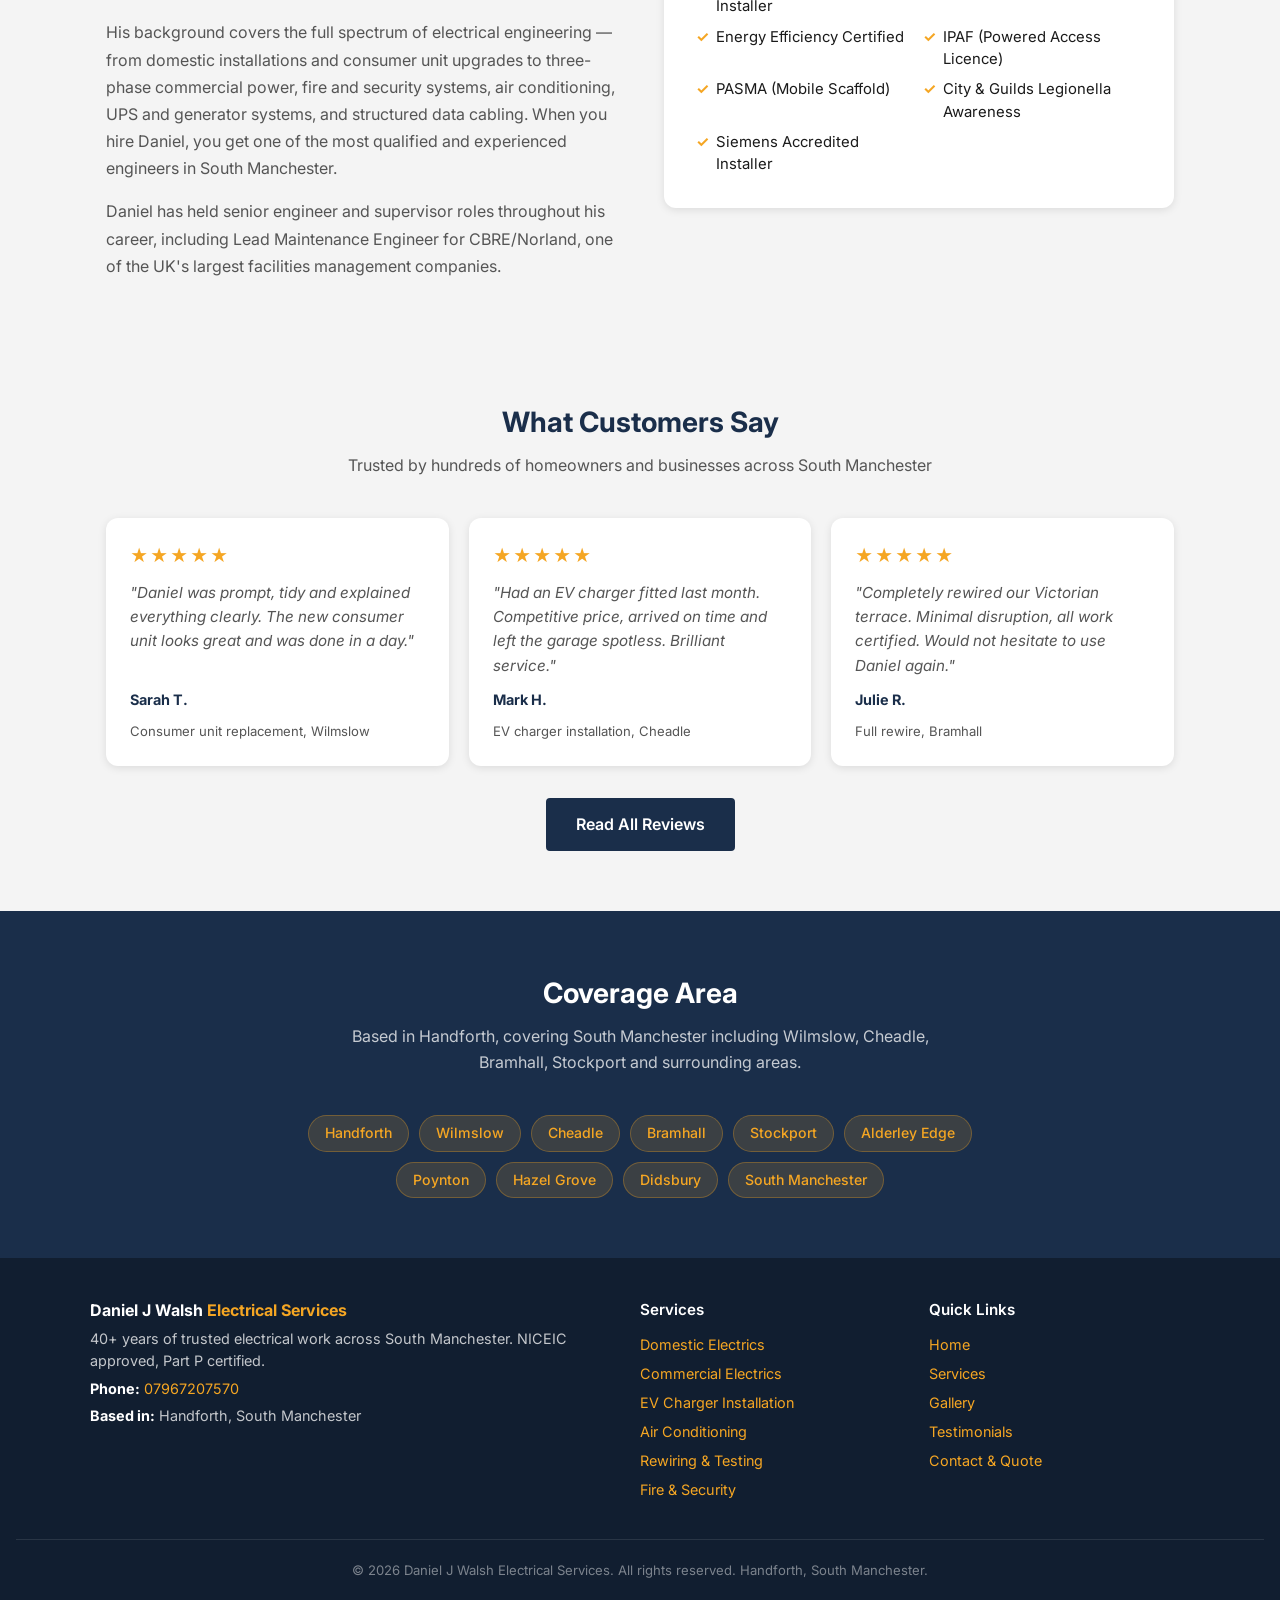
==== commit b398d5b4: "Remove map from homepage Co-Authored-By: Claude Sonnet 4.6 <noreply@anthropic.com>" ====
--- a/index.html
+++ b/index.html
@@ -281,17 +281,6 @@
         <span class="area-pill">Didsbury</span>
         <span class="area-pill">South Manchester</span>
       </div>
-
-      <!-- Coverage map — OpenStreetMap iframe, no API key required -->
-      <!-- EDIT: Adjust bbox coordinates to change the visible area -->
-      <div class="coverage-map">
-        <iframe
-          src="https://www.openstreetmap.org/export/embed.html?bbox=-2.38%2C53.28%2C-2.06%2C53.45&amp;layer=mapnik&amp;marker=53.3588%2C-2.2162"
-          title="Service area map — South Manchester"
-          loading="lazy"
-        ></iframe>
-        <p class="map-credit"><a href="https://www.openstreetmap.org/#map=12/53.365/-2.22" target="_blank" rel="noopener">View larger map</a></p>
-      </div>
     </div>
   </section>
 
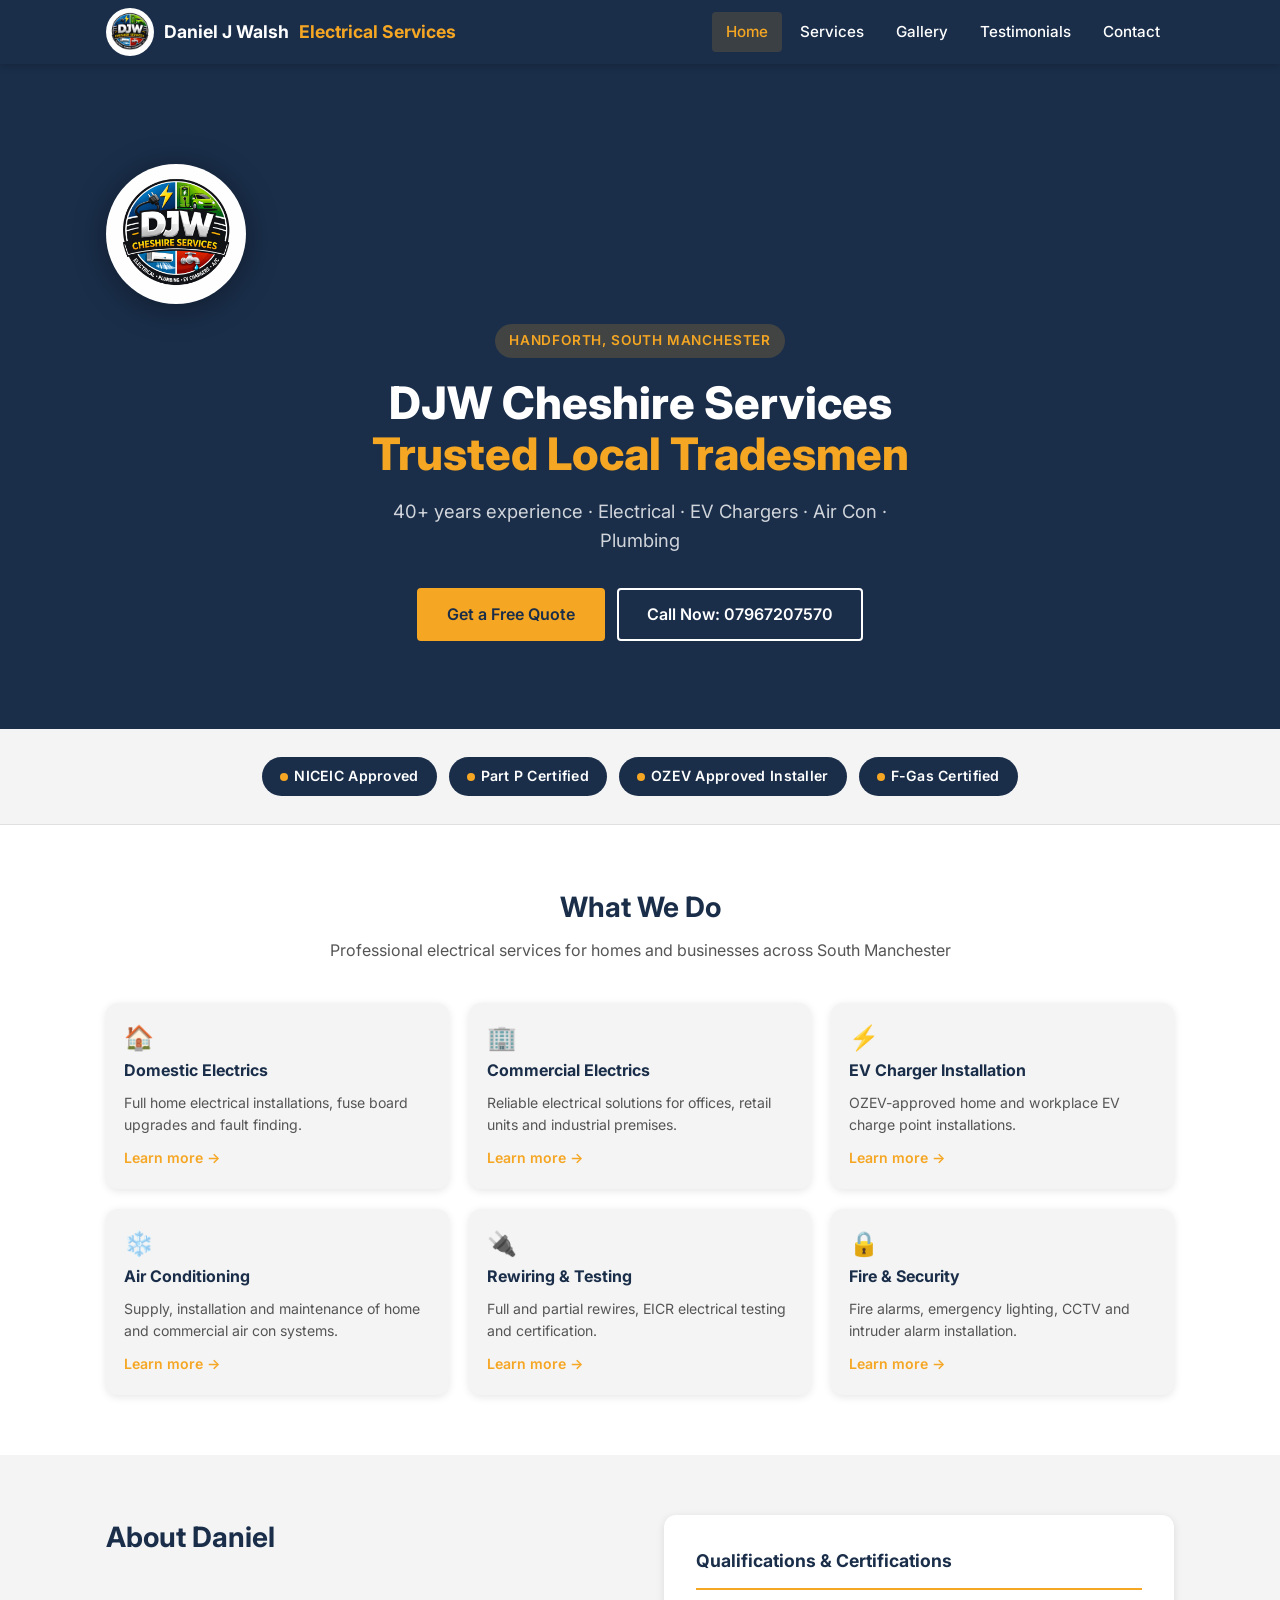
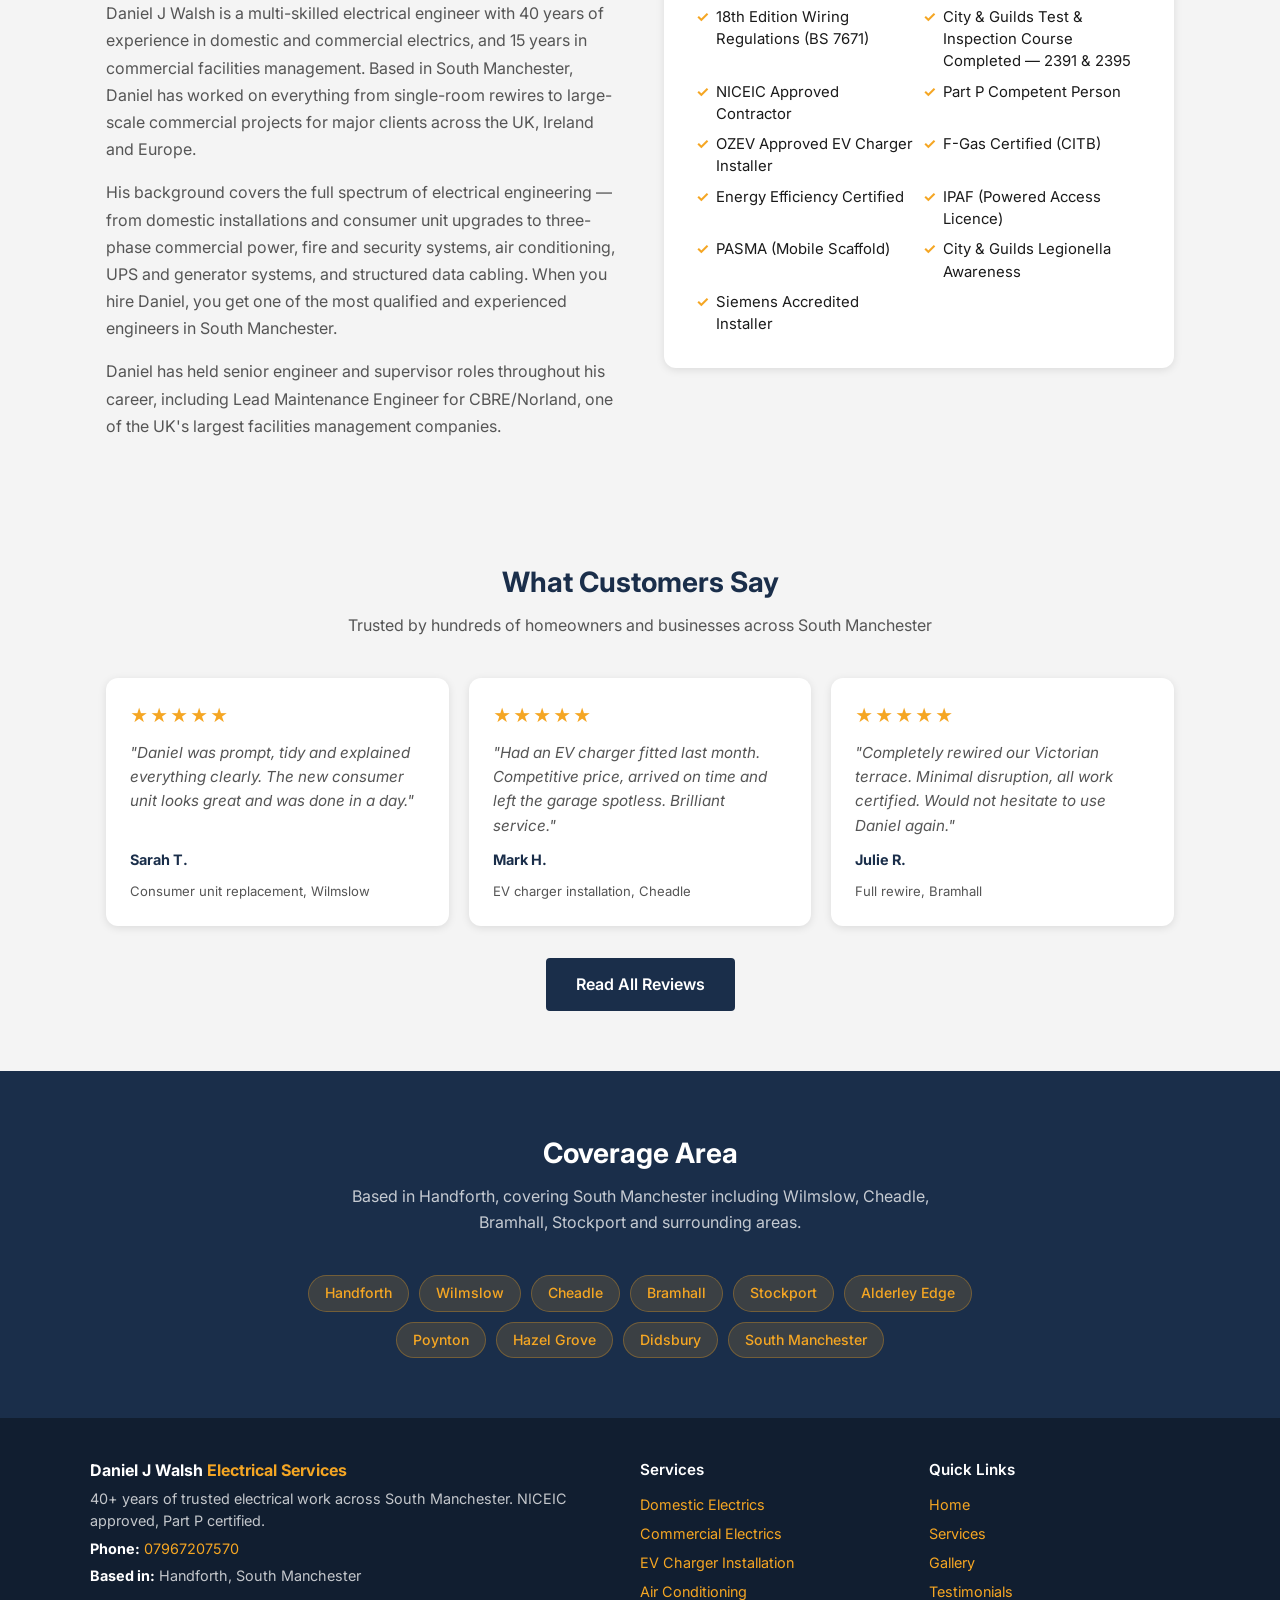
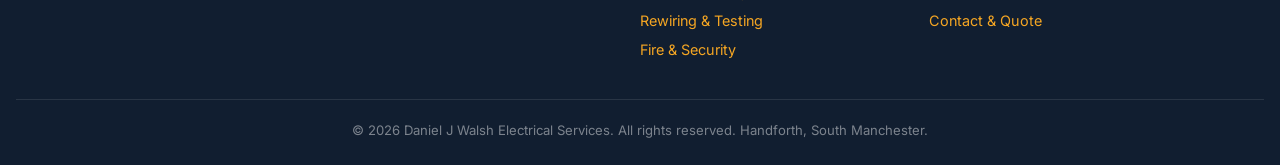
==== commit b7f19d65: "Add DJW logo to header, hero and favicon across all pages - Replace SVG lightning bolt with dwlogo.p" ====
--- a/index.html
+++ b/index.html
@@ -38,7 +38,7 @@
   <link rel="preconnect" href="https://fonts.googleapis.com" />
   <link rel="preconnect" href="https://fonts.gstatic.com" crossorigin />
   <link href="https://fonts.googleapis.com/css2?family=Inter:wght@400;500;600;700;800&display=swap" rel="stylesheet" />
-  <link rel="icon" href="favicon.svg" type="image/svg+xml" />
+  <link rel="icon" href="dwlogo.png" type="image/png" />
   <link rel="stylesheet" href="css/styles.css" />
 </head>
 <body>
@@ -50,7 +50,7 @@
   <header class="site-header">
     <div class="header-inner">
       <!-- EDIT: Update business name here -->
-      <a href="index.html" class="site-logo"><svg class="logo-icon" xmlns="http://www.w3.org/2000/svg" viewBox="0 0 64 64" width="32" height="32" aria-hidden="true"><rect width="64" height="64" rx="10" fill="#1a2e4a"/><polygon points="38,4 22,34 30,34 26,60 46,26 36,26 46,4" fill="#f5a623"/></svg>
+      <a href="index.html" class="site-logo"><img src="dwlogo.png" alt="DJW Cheshire Services logo" class="logo-icon" />
         Daniel J Walsh <span>Electrical Services</span>
       </a>
 
@@ -84,10 +84,11 @@
   ====================================================== -->
   <section class="hero">
     <div class="container">
+      <img src="dwlogo.png" alt="DJW Cheshire Services" class="hero__logo" />
       <p class="hero__eyebrow">Handforth, South Manchester</p>
-      <h1 class="hero__title">South Manchester's<br /><span>Trusted Electrician</span></h1>
+      <h1 class="hero__title">DJW Cheshire Services<br /><span>Trusted Local Tradesmen</span></h1>
       <!-- EDIT: Update subheading bullets as services change -->
-      <p class="hero__sub">40+ years experience · Handforth based · EV Chargers · Air Con</p>
+      <p class="hero__sub">40+ years experience · Electrical · EV Chargers · Air Con · Plumbing</p>
       <div class="hero__ctas">
         <a href="contact.html" class="btn btn--primary">Get a Free Quote</a>
         <!-- EDIT: Update phone number here -->
--- a/css/styles.css
+++ b/css/styles.css
@@ -192,7 +192,10 @@
 
 .logo-icon {
   flex-shrink: 0;
-  border-radius: 6px;
+  width: 48px;
+  height: 48px;
+  object-fit: contain;
+  border-radius: 50%;
 }
 
 /* Hamburger button */
@@ -364,6 +367,15 @@
   color: var(--color-white);
   padding: 72px 16px 64px;
   text-align: center;
+}
+
+.hero__logo {
+  width: 140px;
+  height: 140px;
+  object-fit: contain;
+  border-radius: 50%;
+  margin-bottom: 20px;
+  filter: drop-shadow(0 4px 16px rgba(0,0,0,0.4));
 }
 
 .hero__eyebrow {
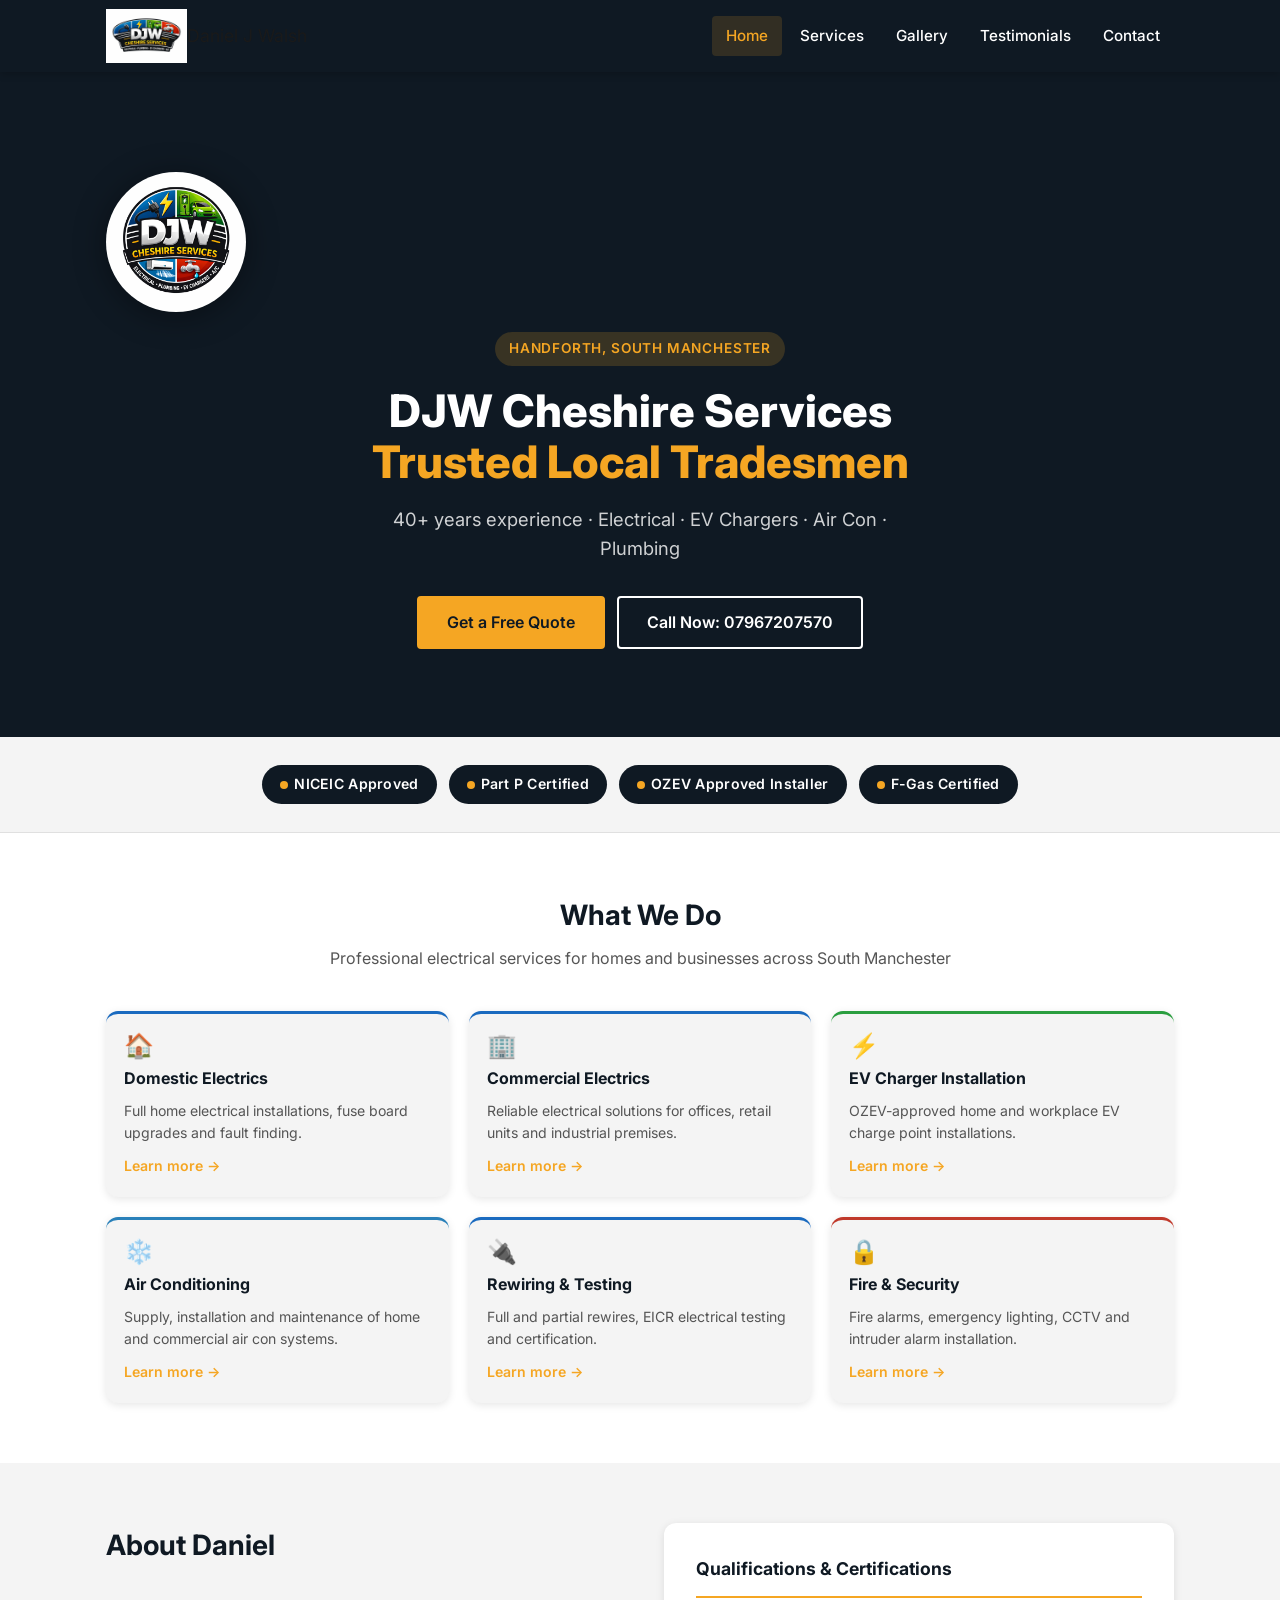
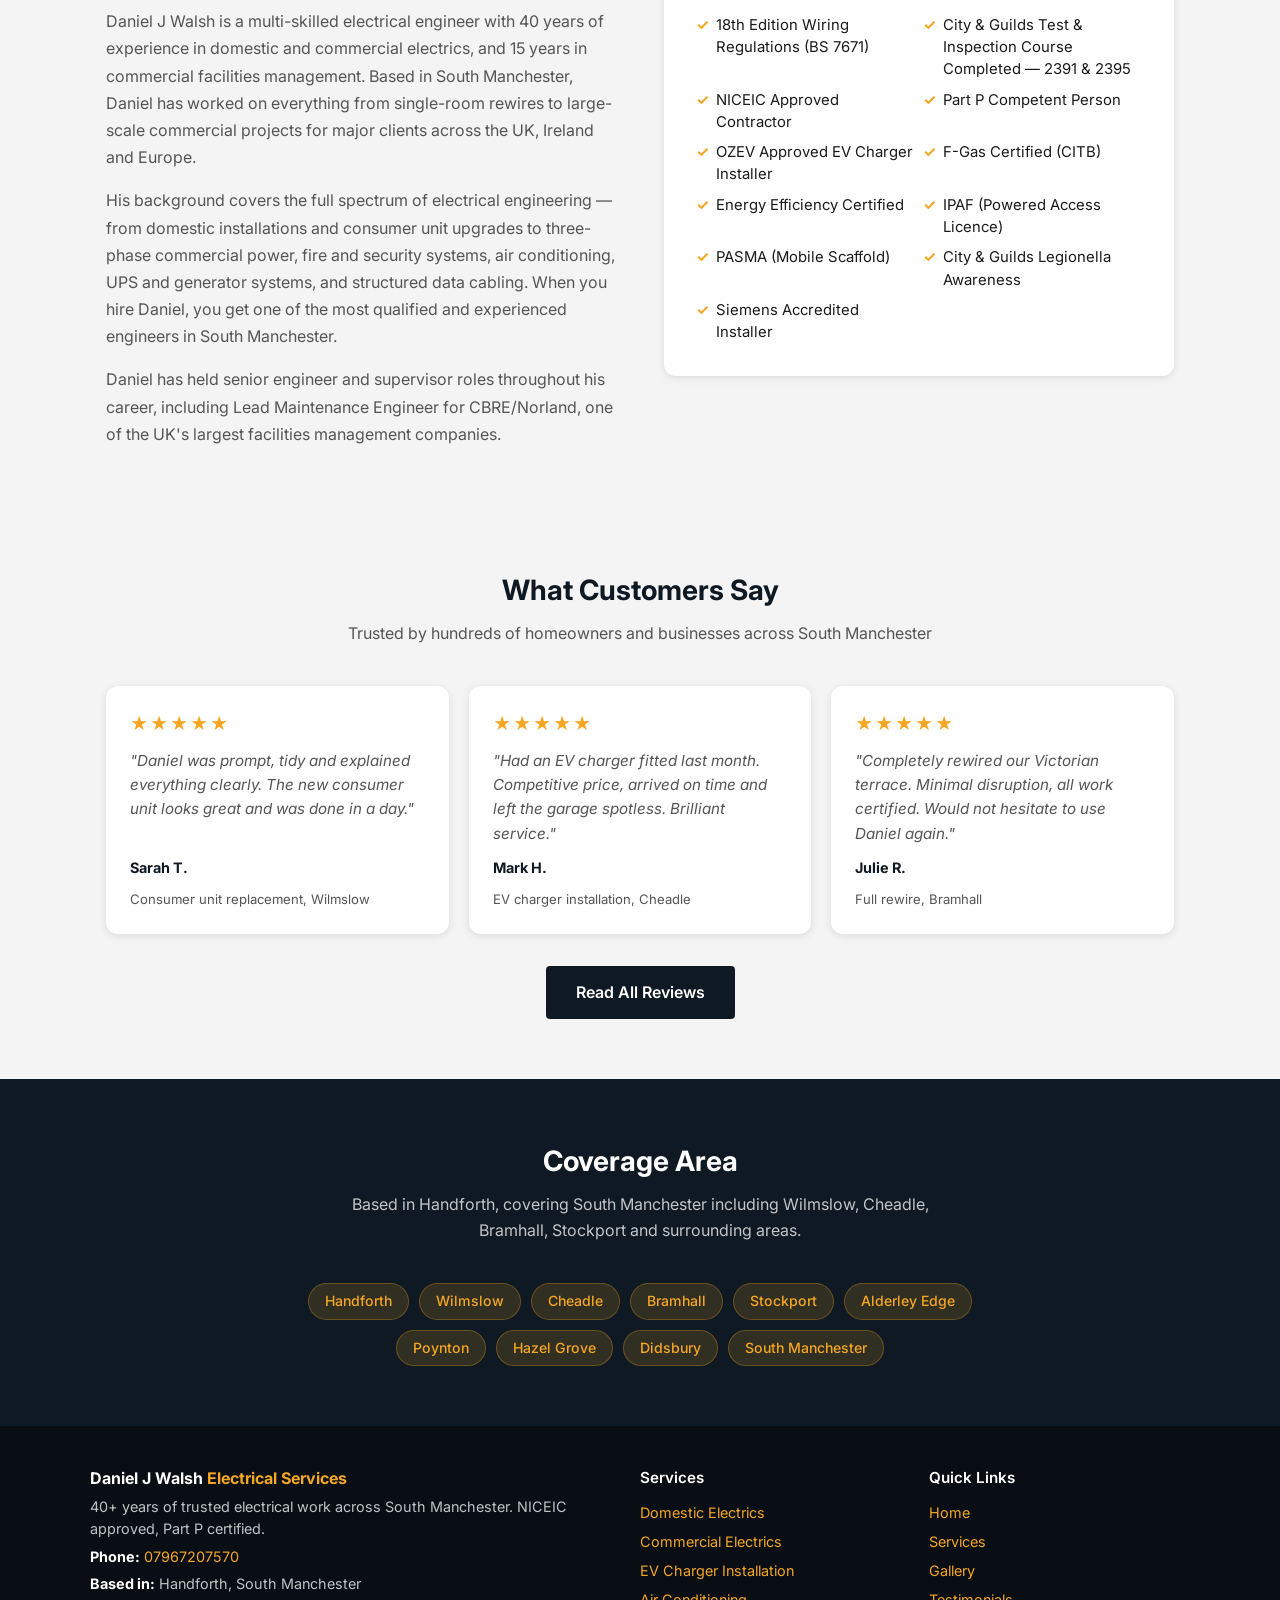
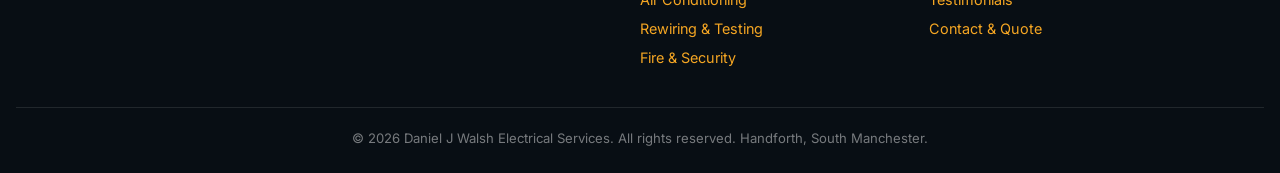
==== commit 8cce0099: "Restyle site to match horizontal logo branding - Darken primary colour from #1a2e4a to #0f1923 to ma" ====
--- a/index.html
+++ b/index.html
@@ -50,7 +50,7 @@
   <header class="site-header">
     <div class="header-inner">
       <!-- EDIT: Update business name here -->
-      <a href="index.html" class="site-logo"><img src="dwlogo.png" alt="DJW Cheshire Services logo" class="logo-icon" />
+      <a href="index.html" class="site-logo"><img src="dwlogohorizontal.png" alt="DJW Cheshire Services" class="logo-horizontal" />
         Daniel J Walsh <span>Electrical Services</span>
       </a>
 
@@ -125,7 +125,7 @@
       <div class="services-grid">
 
         <!-- EDIT: Domestic Electrics card -->
-        <article class="service-card">
+        <article class="service-card service-card--electric">
           <div class="service-card__icon" aria-hidden="true">🏠</div>
           <h3 class="service-card__title">Domestic Electrics</h3>
           <p class="service-card__desc">Full home electrical installations, fuse board upgrades and fault finding.</p>
@@ -133,7 +133,7 @@
         </article>
 
         <!-- EDIT: Commercial Electrics card -->
-        <article class="service-card">
+        <article class="service-card service-card--electric">
           <div class="service-card__icon" aria-hidden="true">🏢</div>
           <h3 class="service-card__title">Commercial Electrics</h3>
           <p class="service-card__desc">Reliable electrical solutions for offices, retail units and industrial premises.</p>
@@ -141,7 +141,7 @@
         </article>
 
         <!-- EDIT: EV Charger card -->
-        <article class="service-card">
+        <article class="service-card service-card--ev">
           <div class="service-card__icon" aria-hidden="true">⚡</div>
           <h3 class="service-card__title">EV Charger Installation</h3>
           <p class="service-card__desc">OZEV-approved home and workplace EV charge point installations.</p>
@@ -149,7 +149,7 @@
         </article>
 
         <!-- EDIT: Air Conditioning card -->
-        <article class="service-card">
+        <article class="service-card service-card--aircon">
           <div class="service-card__icon" aria-hidden="true">❄️</div>
           <h3 class="service-card__title">Air Conditioning</h3>
           <p class="service-card__desc">Supply, installation and maintenance of home and commercial air con systems.</p>
@@ -157,7 +157,7 @@
         </article>
 
         <!-- EDIT: Rewiring & Testing card -->
-        <article class="service-card">
+        <article class="service-card service-card--electric">
           <div class="service-card__icon" aria-hidden="true">🔌</div>
           <h3 class="service-card__title">Rewiring &amp; Testing</h3>
           <p class="service-card__desc">Full and partial rewires, EICR electrical testing and certification.</p>
@@ -165,7 +165,7 @@
         </article>
 
         <!-- EDIT: Fire & Security card -->
-        <article class="service-card">
+        <article class="service-card service-card--plumbing">
           <div class="service-card__icon" aria-hidden="true">🔒</div>
           <h3 class="service-card__title">Fire &amp; Security</h3>
           <p class="service-card__desc">Fire alarms, emergency lighting, CCTV and intruder alarm installation.</p>
--- a/css/styles.css
+++ b/css/styles.css
@@ -7,8 +7,8 @@
 
 /* --- Custom Properties ------------------------------------ */
 :root {
-  --color-navy:      #1a2e4a;
-  --color-navy-dark: #111e30;
+  --color-navy:      #0f1923;
+  --color-navy-dark: #080e14;
   --color-amber:     #f5a623;
   --color-amber-dark:#d4891a;
   --color-white:     #ffffff;
@@ -16,6 +16,12 @@
   --color-grey-mid:  #e0e0e0;
   --color-grey-text: #555555;
   --color-text:      #1a1a1a;
+
+  /* Service accent colours — mirror the logo's four panels */
+  --color-electric:  #1a6abf;
+  --color-ev:        #2a9e3f;
+  --color-plumbing:  #c0392b;
+  --color-aircon:    #2980b9;
 
   --font-main: 'Inter', sans-serif;
 
@@ -169,33 +175,30 @@
   display: flex;
   align-items: center;
   justify-content: space-between;
-  height: 64px;
+  height: 72px;
   padding: 0 16px;
   max-width: var(--max-width);
   margin: 0 auto;
 }
 
 .site-logo {
-  color: var(--color-white);
-  font-weight: 700;
-  font-size: 1rem;
-  line-height: 1.2;
-  max-width: 240px;
   display: flex;
   align-items: center;
-  gap: 10px;
+  flex-shrink: 0;
 }
 
 .site-logo span {
-  color: var(--color-amber);
+  display: none; /* text hidden — logo image used instead */
 }
 
 .logo-icon {
-  flex-shrink: 0;
-  width: 48px;
-  height: 48px;
+  display: none; /* circular icon hidden — horizontal logo used in header */
+}
+
+.logo-horizontal {
+  height: 54px;
+  width: auto;
   object-fit: contain;
-  border-radius: 50%;
 }
 
 /* Hamburger button */
@@ -506,8 +509,17 @@
 .service-card:hover {
   box-shadow: var(--shadow-hover);
   transform: translateY(-2px);
-  border-top-color: var(--color-amber);
-}
+}
+
+.service-card--electric { border-top-color: var(--color-electric); }
+.service-card--ev        { border-top-color: var(--color-ev); }
+.service-card--aircon    { border-top-color: var(--color-aircon); }
+.service-card--plumbing  { border-top-color: var(--color-plumbing); }
+
+.service-card--electric:hover { border-top-color: var(--color-electric); }
+.service-card--ev:hover        { border-top-color: var(--color-ev); }
+.service-card--aircon:hover    { border-top-color: var(--color-aircon); }
+.service-card--plumbing:hover  { border-top-color: var(--color-plumbing); }
 
 .service-card__icon {
   font-size: 1.5rem;
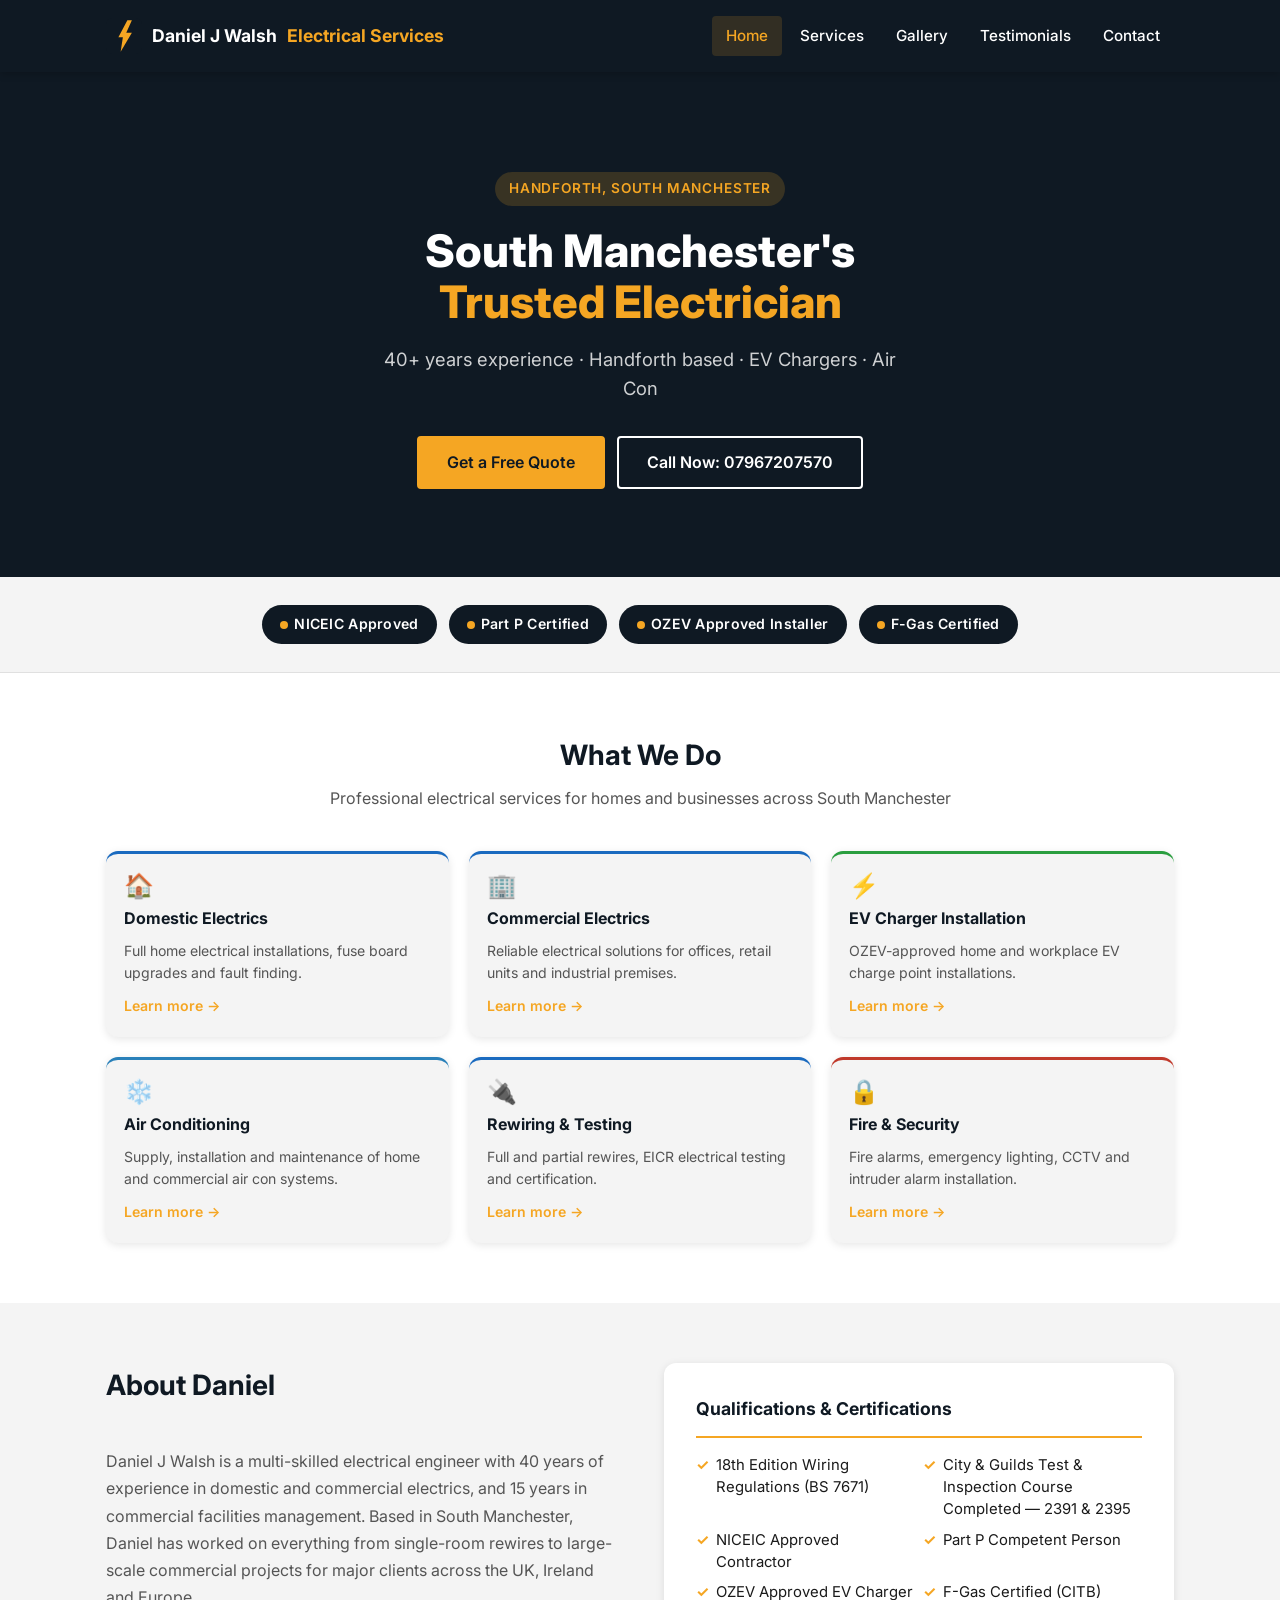
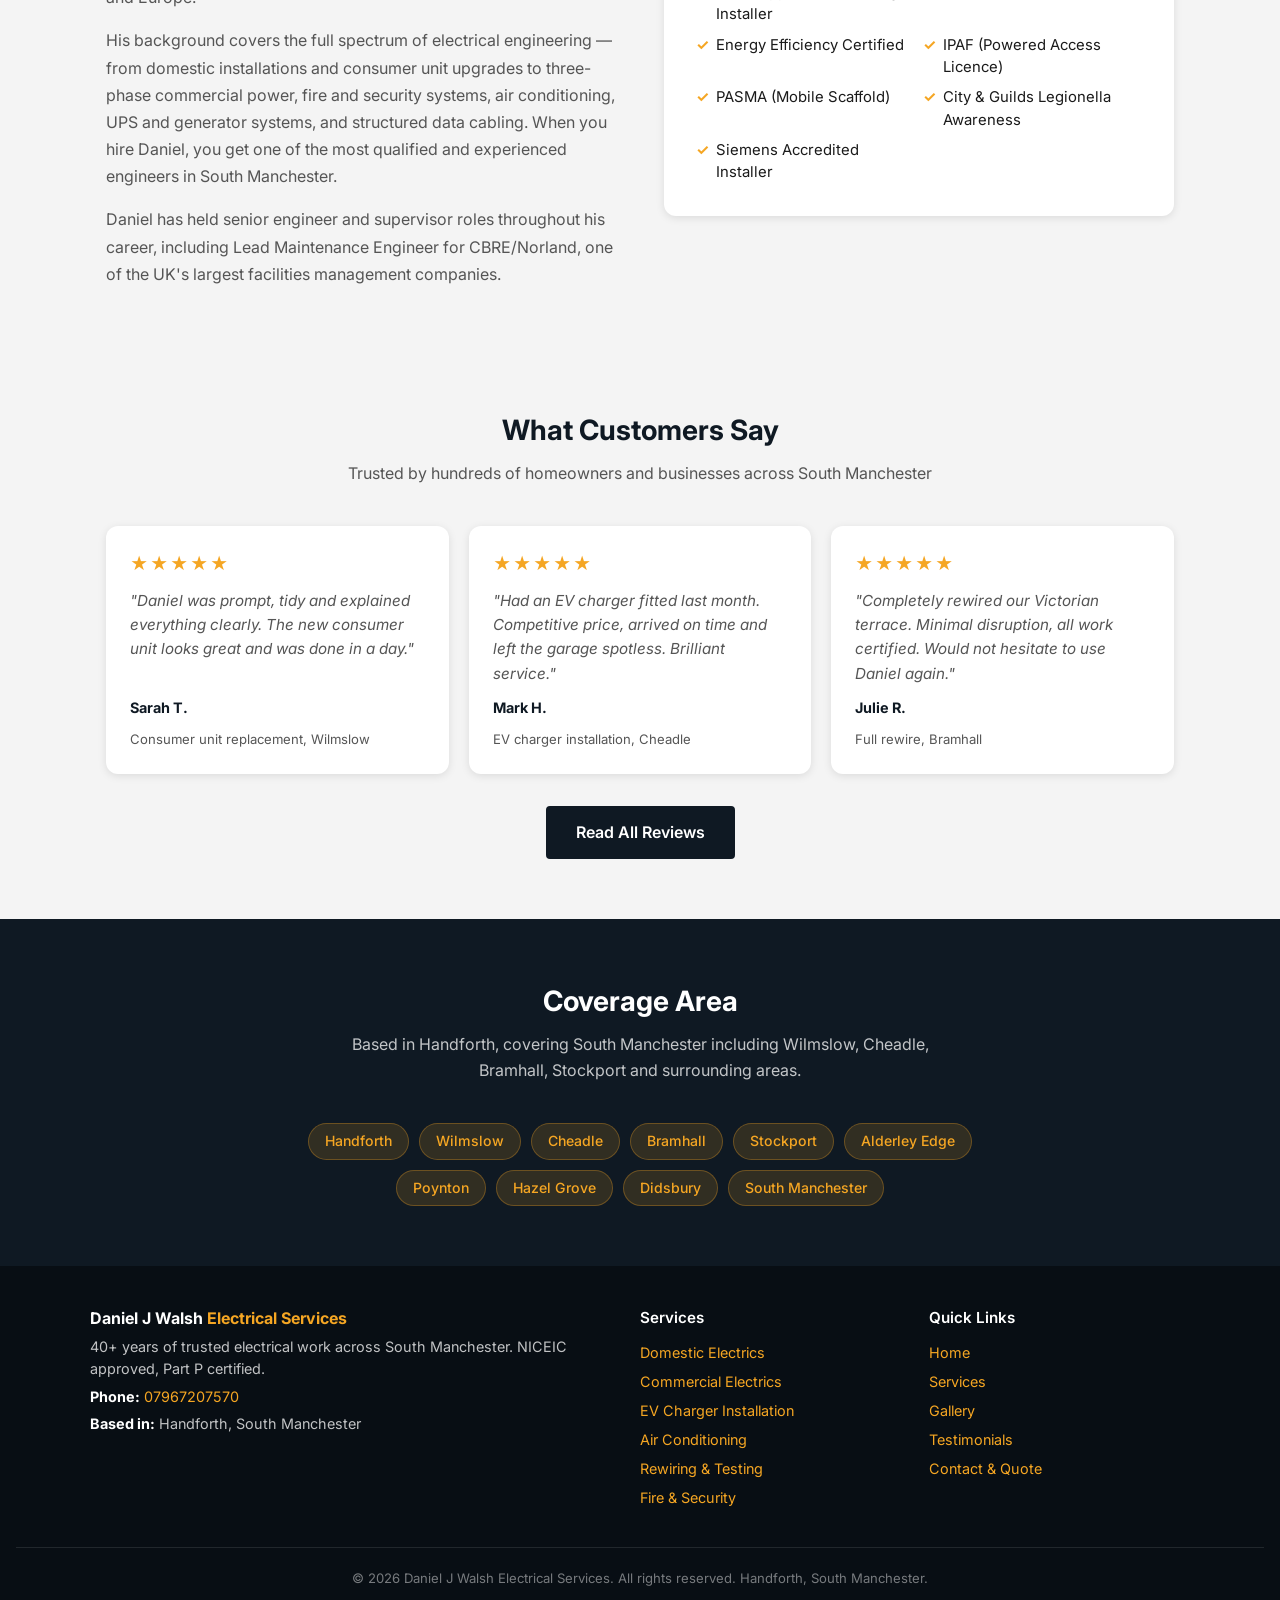
==== commit a323dbd1: "Restore lightning bolt header, add logos to contact page footer - Replace horizontal logo in headers" ====
--- a/index.html
+++ b/index.html
@@ -50,7 +50,7 @@
   <header class="site-header">
     <div class="header-inner">
       <!-- EDIT: Update business name here -->
-      <a href="index.html" class="site-logo"><img src="dwlogohorizontal.png" alt="DJW Cheshire Services" class="logo-horizontal" />
+      <a href="index.html" class="site-logo"><svg class="logo-icon" xmlns="http://www.w3.org/2000/svg" viewBox="0 0 64 64" width="32" height="32" aria-hidden="true"><rect width="64" height="64" rx="10" fill="#0f1923"/><polygon points="38,4 22,34 30,34 26,60 46,26 36,26 46,4" fill="#f5a623"/></svg>
         Daniel J Walsh <span>Electrical Services</span>
       </a>
 
@@ -84,11 +84,10 @@
   ====================================================== -->
   <section class="hero">
     <div class="container">
-      <img src="dwlogo.png" alt="DJW Cheshire Services" class="hero__logo" />
       <p class="hero__eyebrow">Handforth, South Manchester</p>
-      <h1 class="hero__title">DJW Cheshire Services<br /><span>Trusted Local Tradesmen</span></h1>
+      <h1 class="hero__title">South Manchester's<br /><span>Trusted Electrician</span></h1>
       <!-- EDIT: Update subheading bullets as services change -->
-      <p class="hero__sub">40+ years experience · Electrical · EV Chargers · Air Con · Plumbing</p>
+      <p class="hero__sub">40+ years experience · Handforth based · EV Chargers · Air Con</p>
       <div class="hero__ctas">
         <a href="contact.html" class="btn btn--primary">Get a Free Quote</a>
         <!-- EDIT: Update phone number here -->
--- a/css/styles.css
+++ b/css/styles.css
@@ -182,23 +182,25 @@
 }
 
 .site-logo {
+  color: var(--color-white);
+  font-weight: 700;
+  font-size: 1rem;
+  line-height: 1.2;
+  max-width: 240px;
   display: flex;
   align-items: center;
+  gap: 10px;
+}
+
+.site-logo span {
+  color: var(--color-amber);
+}
+
+.logo-icon {
   flex-shrink: 0;
-}
-
-.site-logo span {
-  display: none; /* text hidden — logo image used instead */
-}
-
-.logo-icon {
-  display: none; /* circular icon hidden — horizontal logo used in header */
-}
-
-.logo-horizontal {
-  height: 54px;
-  width: auto;
-  object-fit: contain;
+  width: 36px;
+  height: 36px;
+  border-radius: 6px;
 }
 
 /* Hamburger button */
@@ -1091,6 +1093,34 @@
   font-size: 0.82rem;
   color: var(--color-grey-text);
   font-weight: 500;
+}
+
+/* --- Logo Showcase (contact page) ------------------------ */
+.logo-showcase {
+  background: var(--color-navy-dark);
+  padding: 40px 16px;
+  text-align: center;
+}
+
+.logo-showcase .container {
+  display: flex;
+  align-items: center;
+  justify-content: center;
+  gap: 40px;
+  flex-wrap: wrap;
+}
+
+.logo-showcase__horizontal {
+  height: 90px;
+  width: auto;
+  object-fit: contain;
+}
+
+.logo-showcase__badge {
+  height: 90px;
+  width: 90px;
+  object-fit: contain;
+  border-radius: 50%;
 }
 
 /* --- Thanks Page ----------------------------------------- */
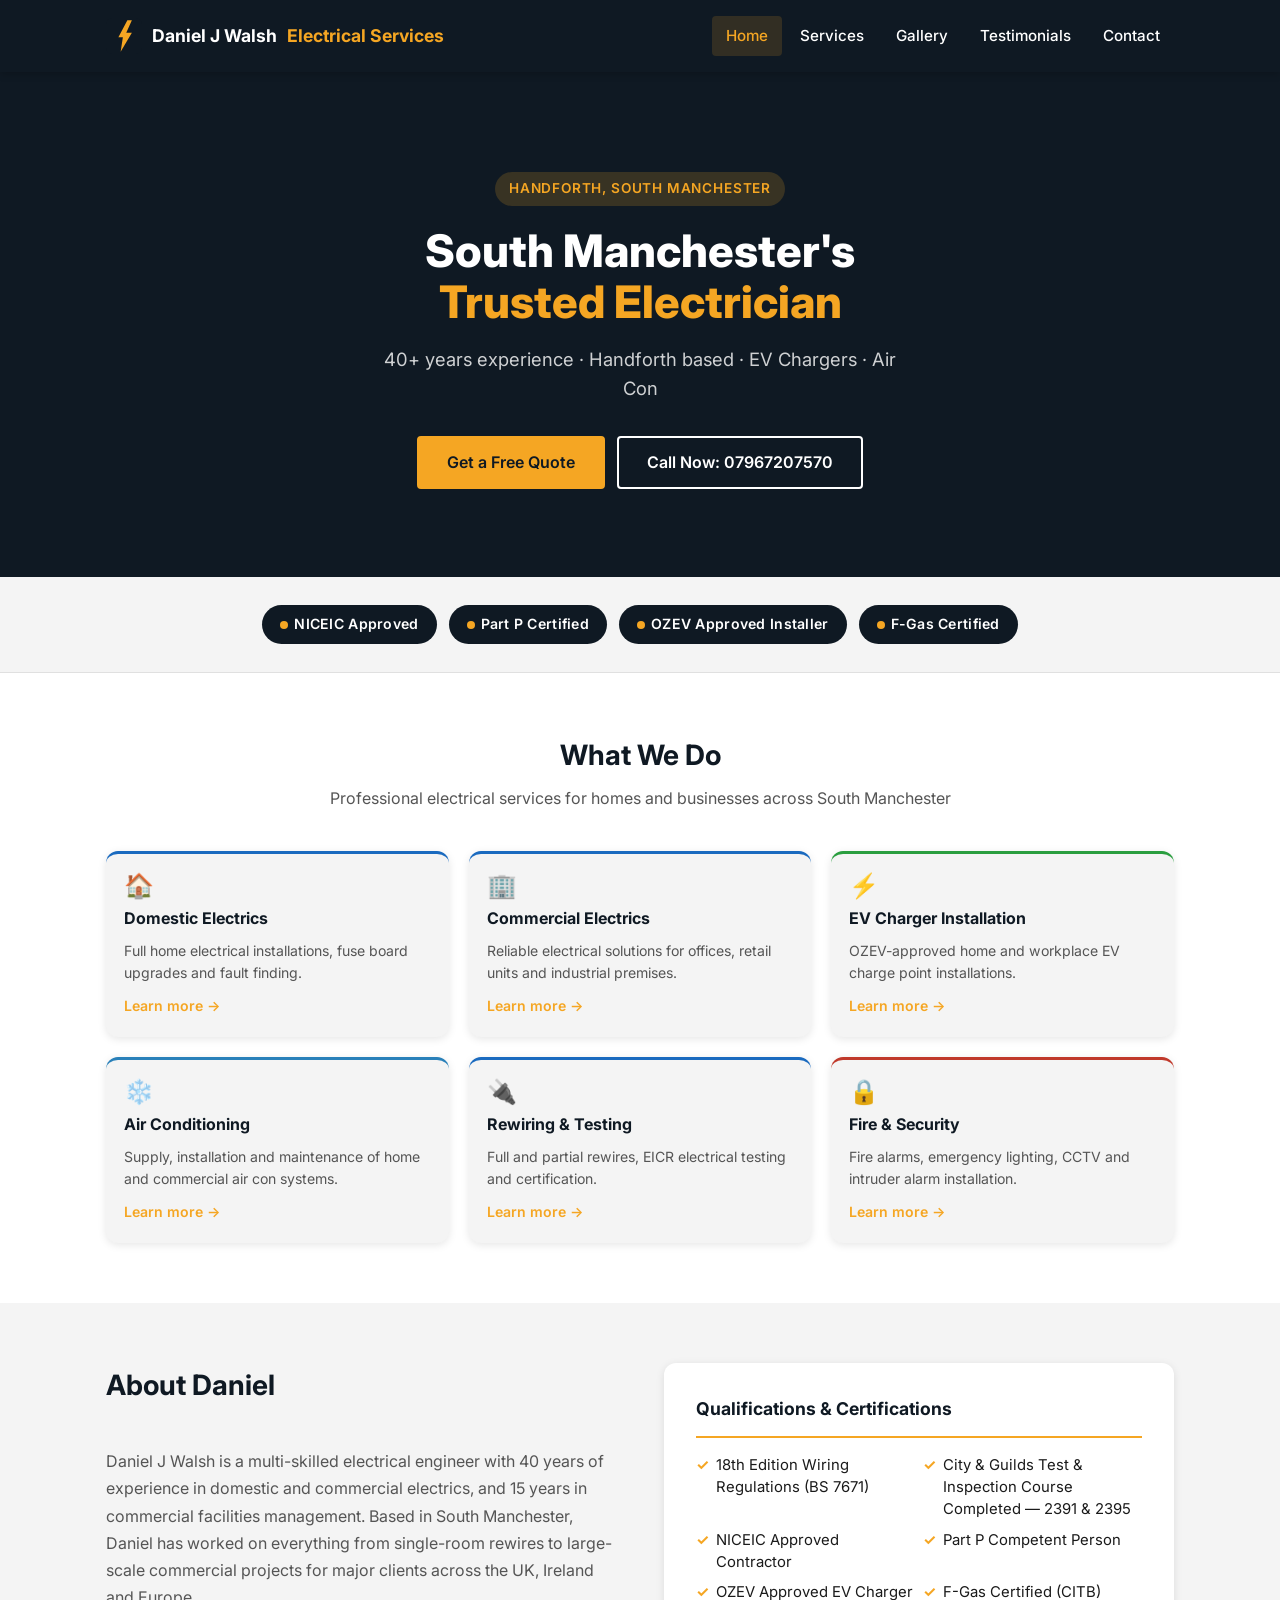
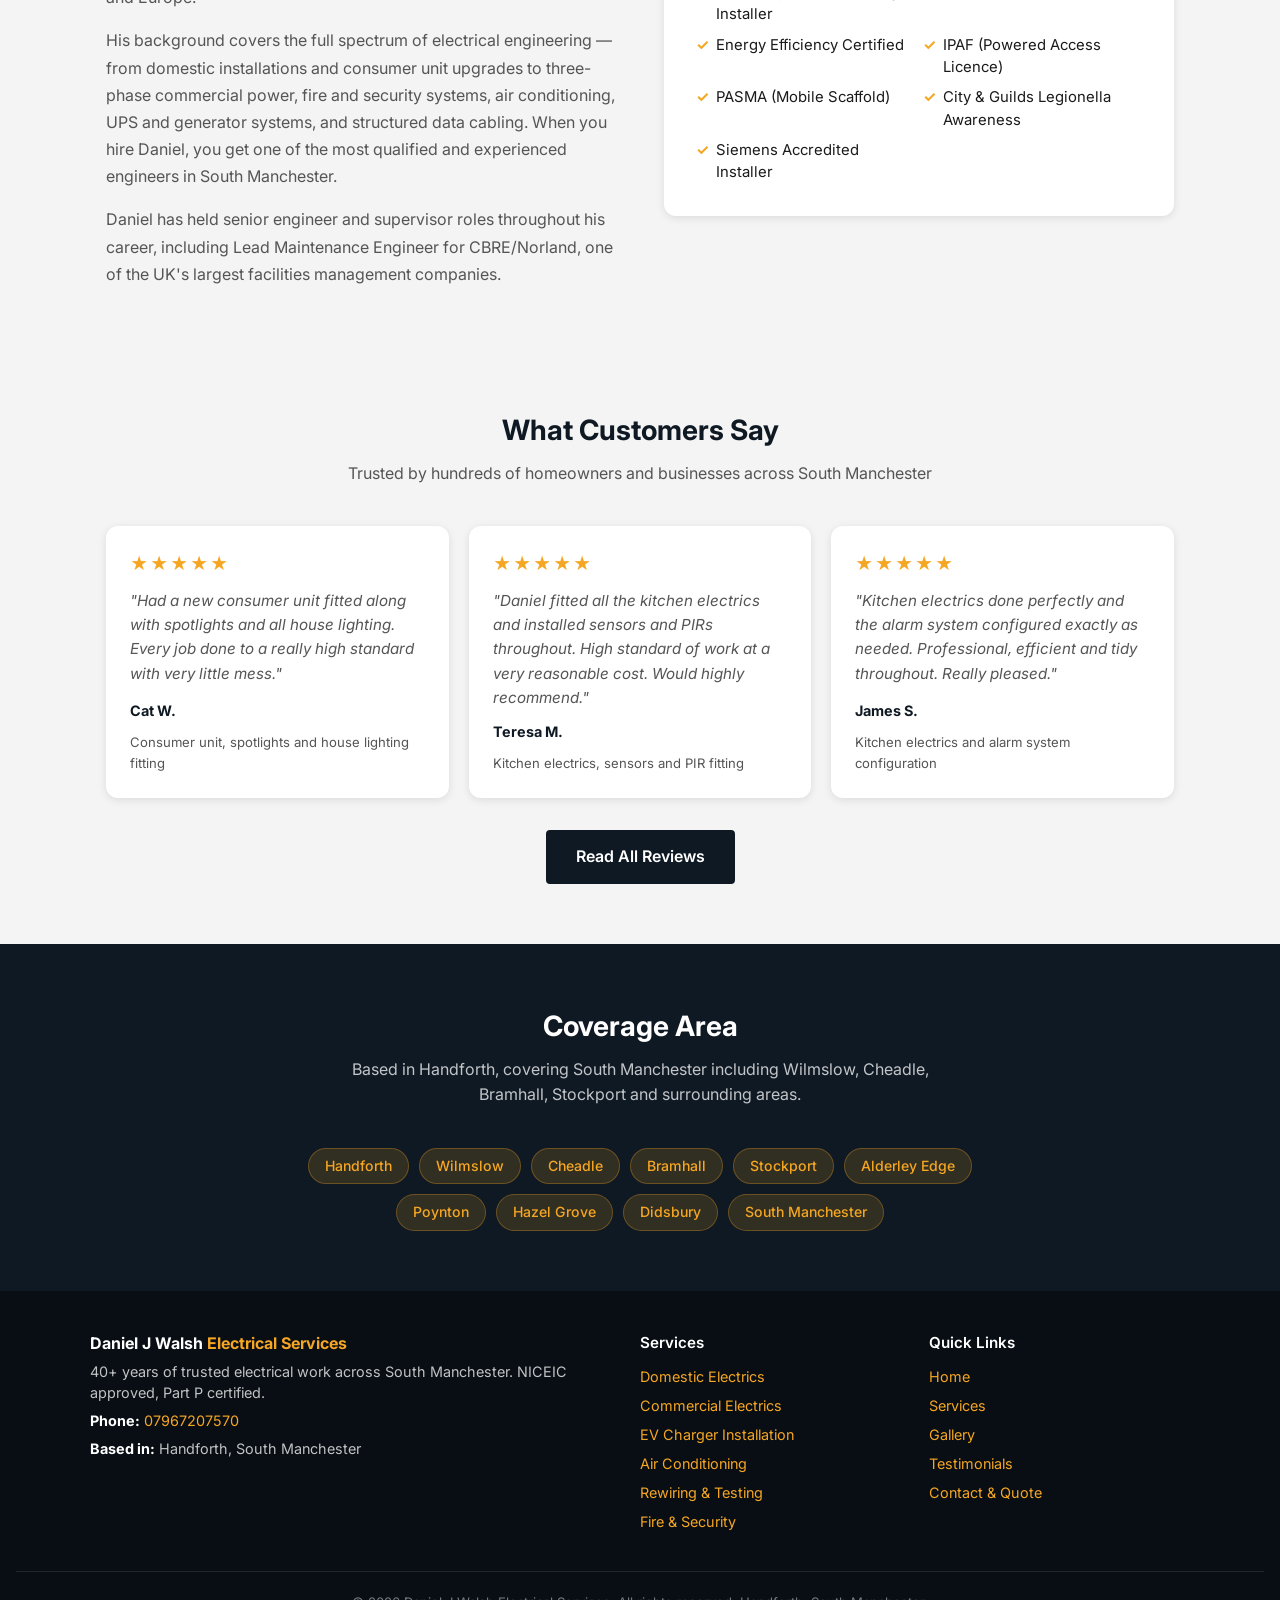
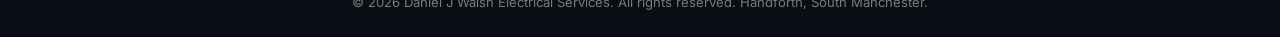
==== commit daa1403f: "Update testimonials with Cat W, Teresa M and James S reviews Replace three placeholder testimonials " ====
--- a/index.html
+++ b/index.html
@@ -228,25 +228,25 @@
         <!-- EDIT: Review 1 -->
         <article class="testimonial-card">
           <div class="testimonial-card__stars" aria-label="5 stars">★★★★★</div>
-          <p class="testimonial-card__text">"Daniel was prompt, tidy and explained everything clearly. The new consumer unit looks great and was done in a day."</p>
-          <p class="testimonial-card__author">Sarah T.</p>
-          <p class="testimonial-card__job">Consumer unit replacement, Wilmslow</p>
+          <p class="testimonial-card__text">"Had a new consumer unit fitted along with spotlights and all house lighting. Every job done to a really high standard with very little mess."</p>
+          <p class="testimonial-card__author">Cat W.</p>
+          <p class="testimonial-card__job">Consumer unit, spotlights and house lighting fitting</p>
         </article>
 
         <!-- EDIT: Review 2 -->
         <article class="testimonial-card">
           <div class="testimonial-card__stars" aria-label="5 stars">★★★★★</div>
-          <p class="testimonial-card__text">"Had an EV charger fitted last month. Competitive price, arrived on time and left the garage spotless. Brilliant service."</p>
-          <p class="testimonial-card__author">Mark H.</p>
-          <p class="testimonial-card__job">EV charger installation, Cheadle</p>
+          <p class="testimonial-card__text">"Daniel fitted all the kitchen electrics and installed sensors and PIRs throughout. High standard of work at a very reasonable cost. Would highly recommend."</p>
+          <p class="testimonial-card__author">Teresa M.</p>
+          <p class="testimonial-card__job">Kitchen electrics, sensors and PIR fitting</p>
         </article>
 
         <!-- EDIT: Review 3 -->
         <article class="testimonial-card">
           <div class="testimonial-card__stars" aria-label="5 stars">★★★★★</div>
-          <p class="testimonial-card__text">"Completely rewired our Victorian terrace. Minimal disruption, all work certified. Would not hesitate to use Daniel again."</p>
-          <p class="testimonial-card__author">Julie R.</p>
-          <p class="testimonial-card__job">Full rewire, Bramhall</p>
+          <p class="testimonial-card__text">"Kitchen electrics done perfectly and the alarm system configured exactly as needed. Professional, efficient and tidy throughout. Really pleased."</p>
+          <p class="testimonial-card__author">James S.</p>
+          <p class="testimonial-card__job">Kitchen electrics and alarm system configuration</p>
         </article>
 
       </div>
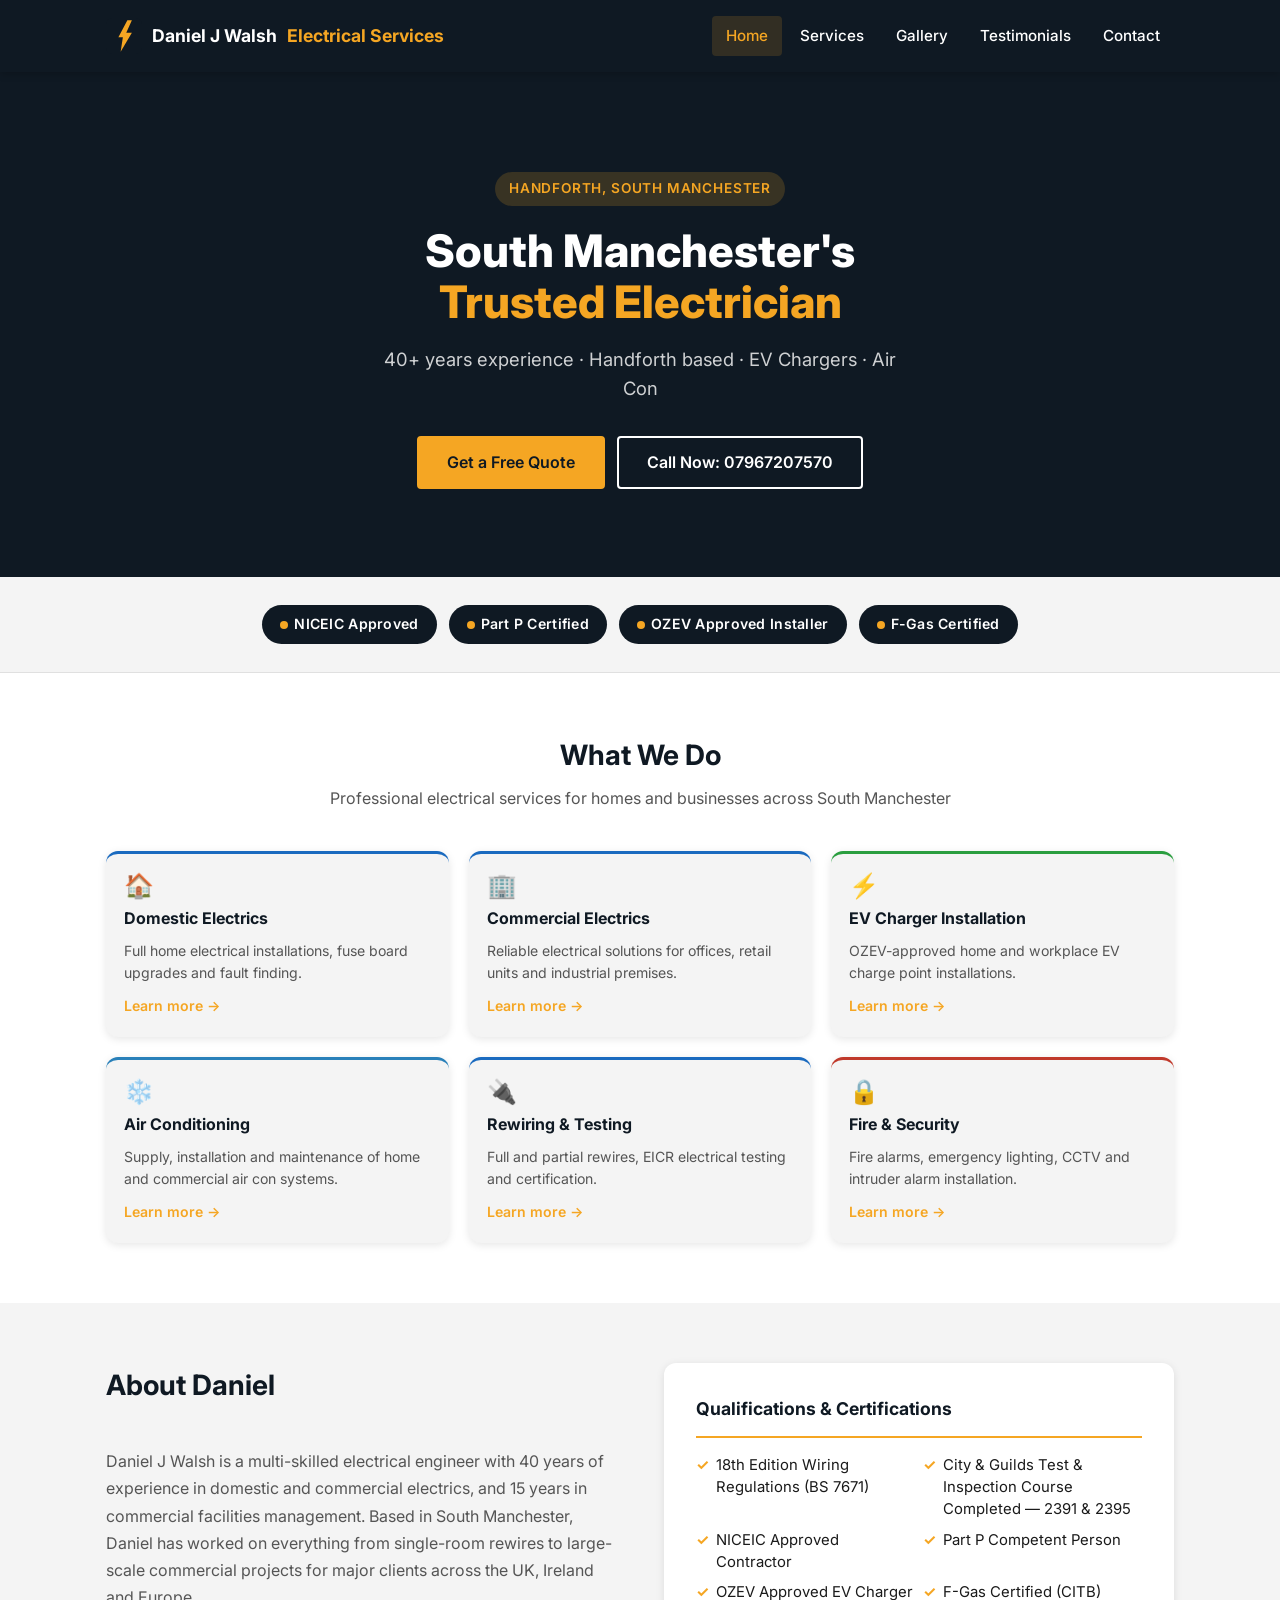
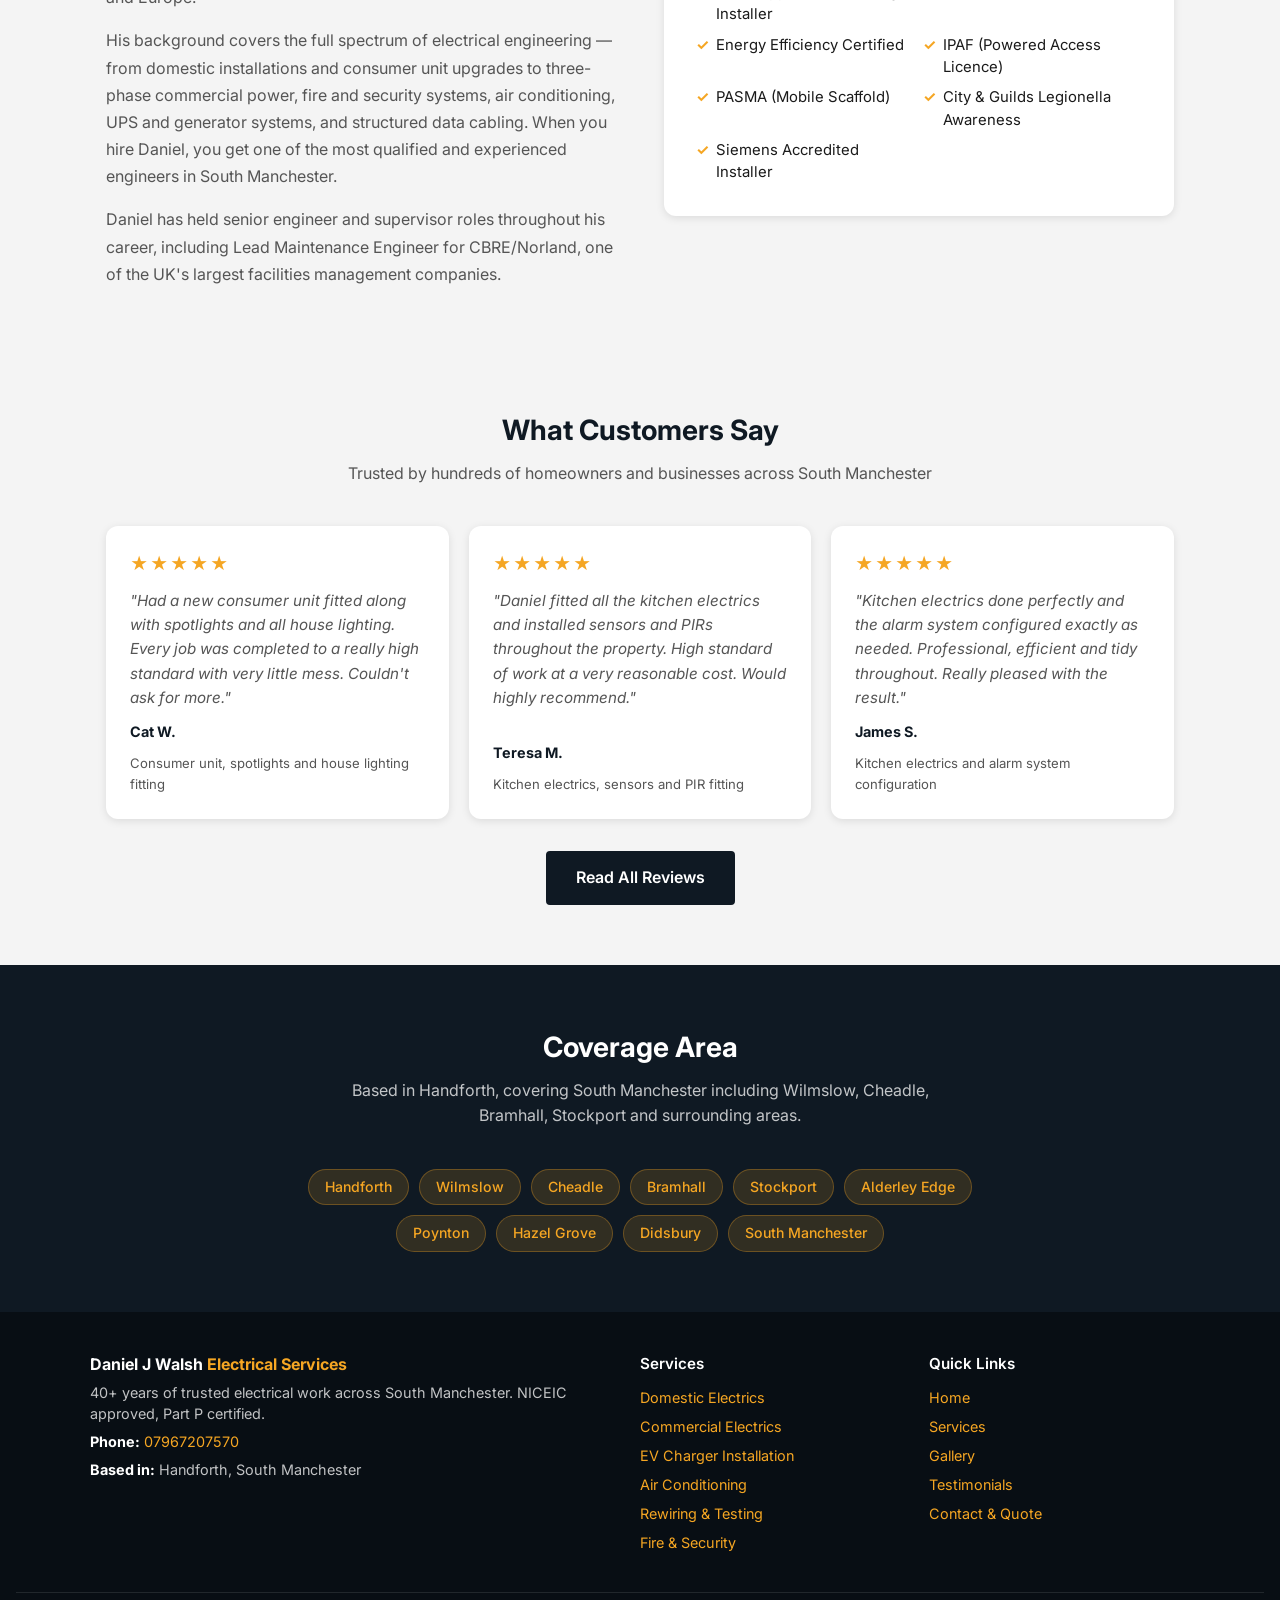
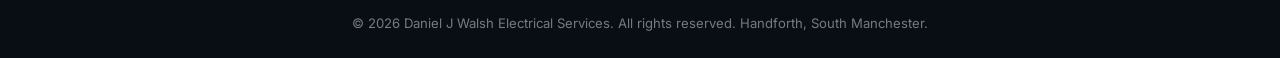
==== commit 81c07ac2: "Sync front page testimonial quotes with full text from testimonials page The homepage had slightly t" ====
--- a/index.html
+++ b/index.html
@@ -228,7 +228,7 @@
         <!-- EDIT: Review 1 -->
         <article class="testimonial-card">
           <div class="testimonial-card__stars" aria-label="5 stars">★★★★★</div>
-          <p class="testimonial-card__text">"Had a new consumer unit fitted along with spotlights and all house lighting. Every job done to a really high standard with very little mess."</p>
+          <p class="testimonial-card__text">"Had a new consumer unit fitted along with spotlights and all house lighting. Every job was completed to a really high standard with very little mess. Couldn't ask for more."</p>
           <p class="testimonial-card__author">Cat W.</p>
           <p class="testimonial-card__job">Consumer unit, spotlights and house lighting fitting</p>
         </article>
@@ -236,7 +236,7 @@
         <!-- EDIT: Review 2 -->
         <article class="testimonial-card">
           <div class="testimonial-card__stars" aria-label="5 stars">★★★★★</div>
-          <p class="testimonial-card__text">"Daniel fitted all the kitchen electrics and installed sensors and PIRs throughout. High standard of work at a very reasonable cost. Would highly recommend."</p>
+          <p class="testimonial-card__text">"Daniel fitted all the kitchen electrics and installed sensors and PIRs throughout the property. High standard of work at a very reasonable cost. Would highly recommend."</p>
           <p class="testimonial-card__author">Teresa M.</p>
           <p class="testimonial-card__job">Kitchen electrics, sensors and PIR fitting</p>
         </article>
@@ -244,7 +244,7 @@
         <!-- EDIT: Review 3 -->
         <article class="testimonial-card">
           <div class="testimonial-card__stars" aria-label="5 stars">★★★★★</div>
-          <p class="testimonial-card__text">"Kitchen electrics done perfectly and the alarm system configured exactly as needed. Professional, efficient and tidy throughout. Really pleased."</p>
+          <p class="testimonial-card__text">"Kitchen electrics done perfectly and the alarm system configured exactly as needed. Professional, efficient and tidy throughout. Really pleased with the result."</p>
           <p class="testimonial-card__author">James S.</p>
           <p class="testimonial-card__job">Kitchen electrics and alarm system configuration</p>
         </article>
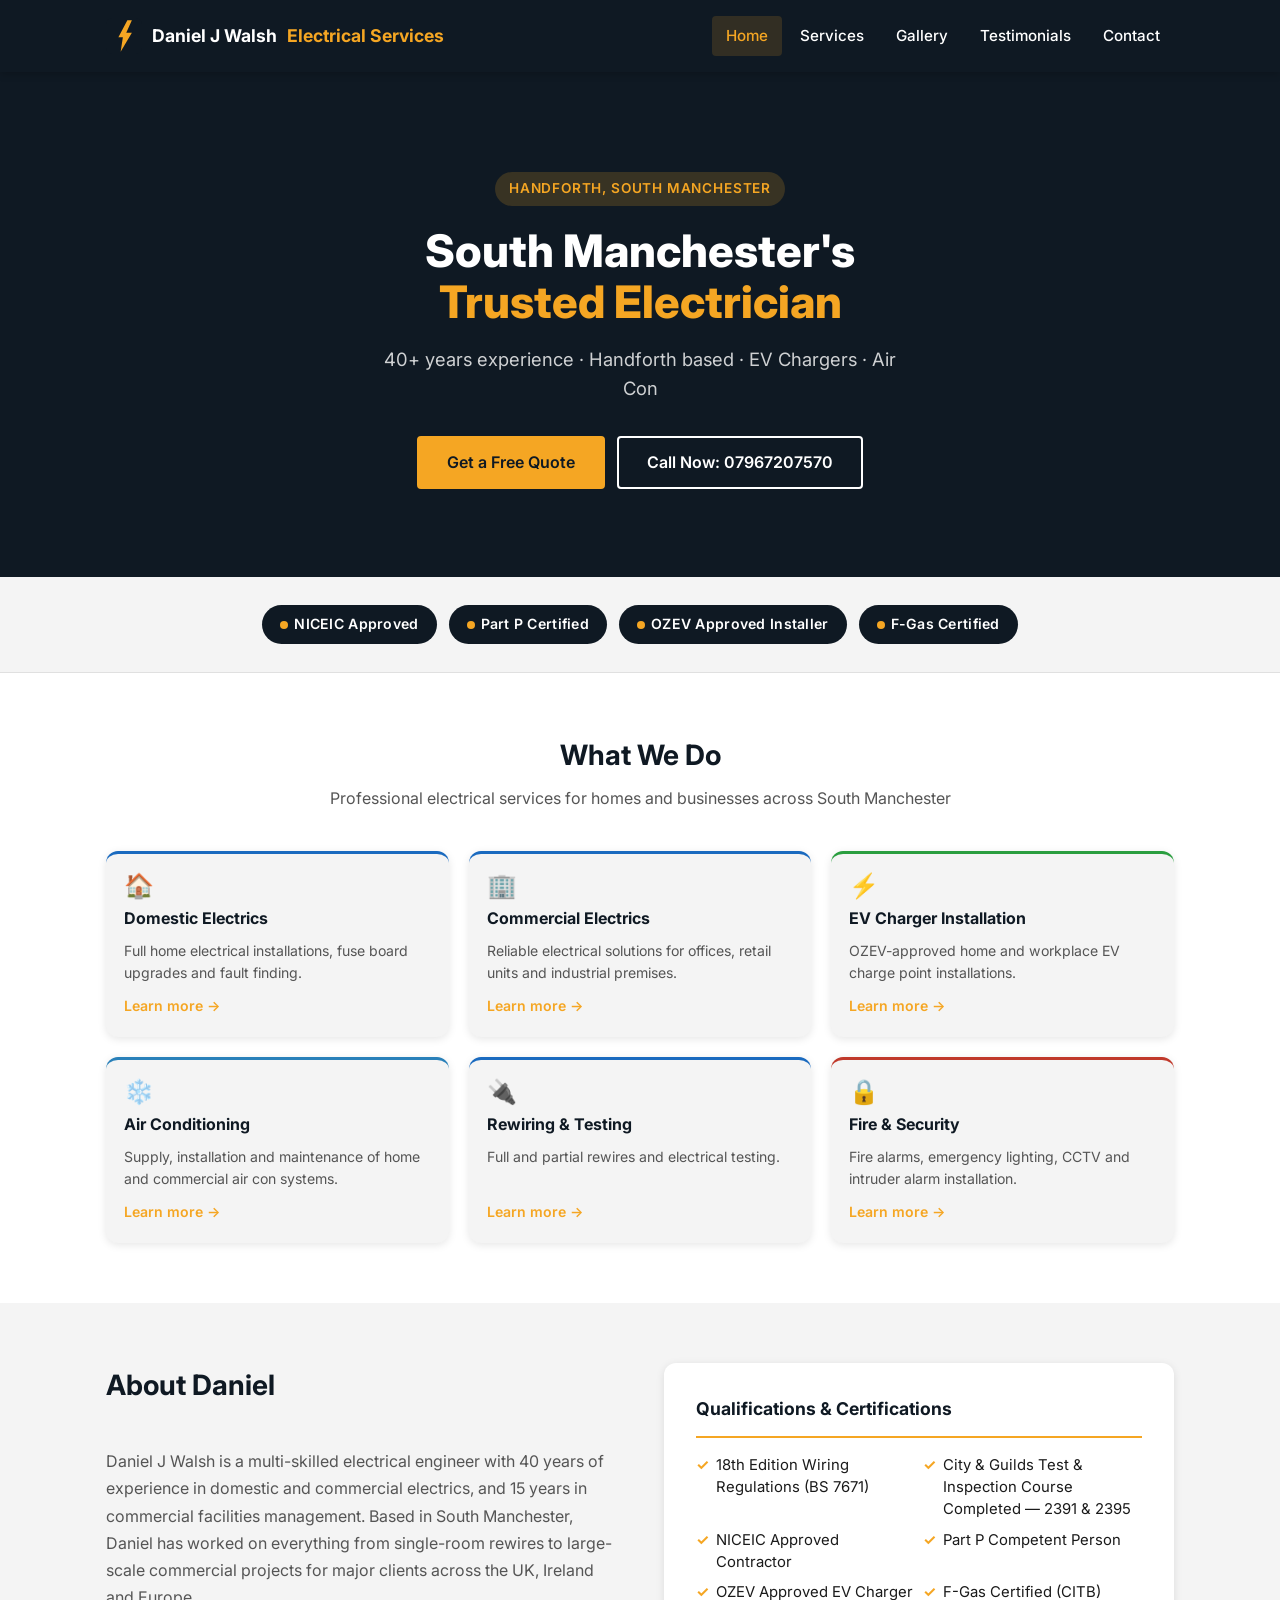
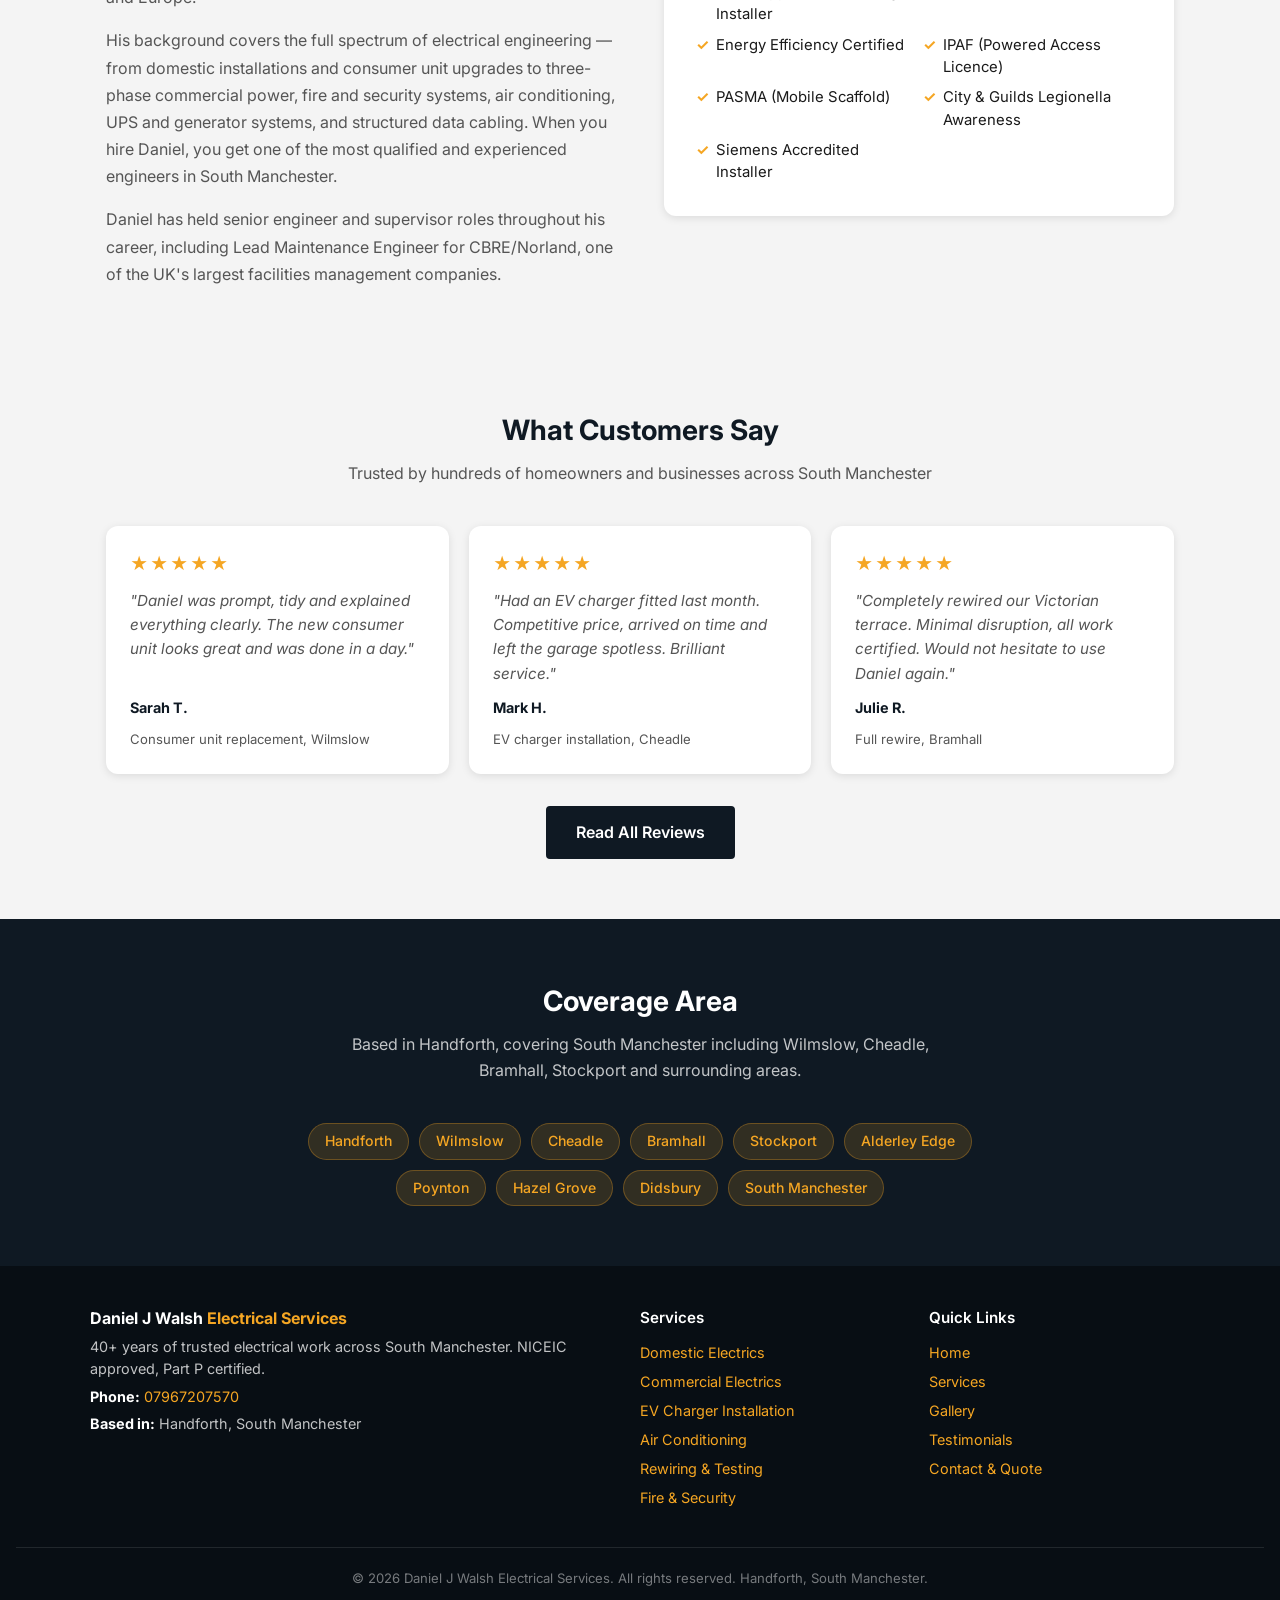
==== commit e4cfbb7d: "Remove all EICR and electrical certification references Daniel does not hold the EICR qualification," ====
--- a/index.html
+++ b/index.html
@@ -159,7 +159,7 @@
         <article class="service-card service-card--electric">
           <div class="service-card__icon" aria-hidden="true">🔌</div>
           <h3 class="service-card__title">Rewiring &amp; Testing</h3>
-          <p class="service-card__desc">Full and partial rewires, EICR electrical testing and certification.</p>
+          <p class="service-card__desc">Full and partial rewires and electrical testing.</p>
           <a href="services.html#rewiring" class="service-card__link">Learn more →</a>
         </article>
 
@@ -228,25 +228,25 @@
         <!-- EDIT: Review 1 -->
         <article class="testimonial-card">
           <div class="testimonial-card__stars" aria-label="5 stars">★★★★★</div>
-          <p class="testimonial-card__text">"Had a new consumer unit fitted along with spotlights and all house lighting. Every job was completed to a really high standard with very little mess. Couldn't ask for more."</p>
-          <p class="testimonial-card__author">Cat W.</p>
-          <p class="testimonial-card__job">Consumer unit, spotlights and house lighting fitting</p>
+          <p class="testimonial-card__text">"Daniel was prompt, tidy and explained everything clearly. The new consumer unit looks great and was done in a day."</p>
+          <p class="testimonial-card__author">Sarah T.</p>
+          <p class="testimonial-card__job">Consumer unit replacement, Wilmslow</p>
         </article>
 
         <!-- EDIT: Review 2 -->
         <article class="testimonial-card">
           <div class="testimonial-card__stars" aria-label="5 stars">★★★★★</div>
-          <p class="testimonial-card__text">"Daniel fitted all the kitchen electrics and installed sensors and PIRs throughout the property. High standard of work at a very reasonable cost. Would highly recommend."</p>
-          <p class="testimonial-card__author">Teresa M.</p>
-          <p class="testimonial-card__job">Kitchen electrics, sensors and PIR fitting</p>
+          <p class="testimonial-card__text">"Had an EV charger fitted last month. Competitive price, arrived on time and left the garage spotless. Brilliant service."</p>
+          <p class="testimonial-card__author">Mark H.</p>
+          <p class="testimonial-card__job">EV charger installation, Cheadle</p>
         </article>
 
         <!-- EDIT: Review 3 -->
         <article class="testimonial-card">
           <div class="testimonial-card__stars" aria-label="5 stars">★★★★★</div>
-          <p class="testimonial-card__text">"Kitchen electrics done perfectly and the alarm system configured exactly as needed. Professional, efficient and tidy throughout. Really pleased with the result."</p>
-          <p class="testimonial-card__author">James S.</p>
-          <p class="testimonial-card__job">Kitchen electrics and alarm system configuration</p>
+          <p class="testimonial-card__text">"Completely rewired our Victorian terrace. Minimal disruption, all work certified. Would not hesitate to use Daniel again."</p>
+          <p class="testimonial-card__author">Julie R.</p>
+          <p class="testimonial-card__job">Full rewire, Bramhall</p>
         </article>
 
       </div>
